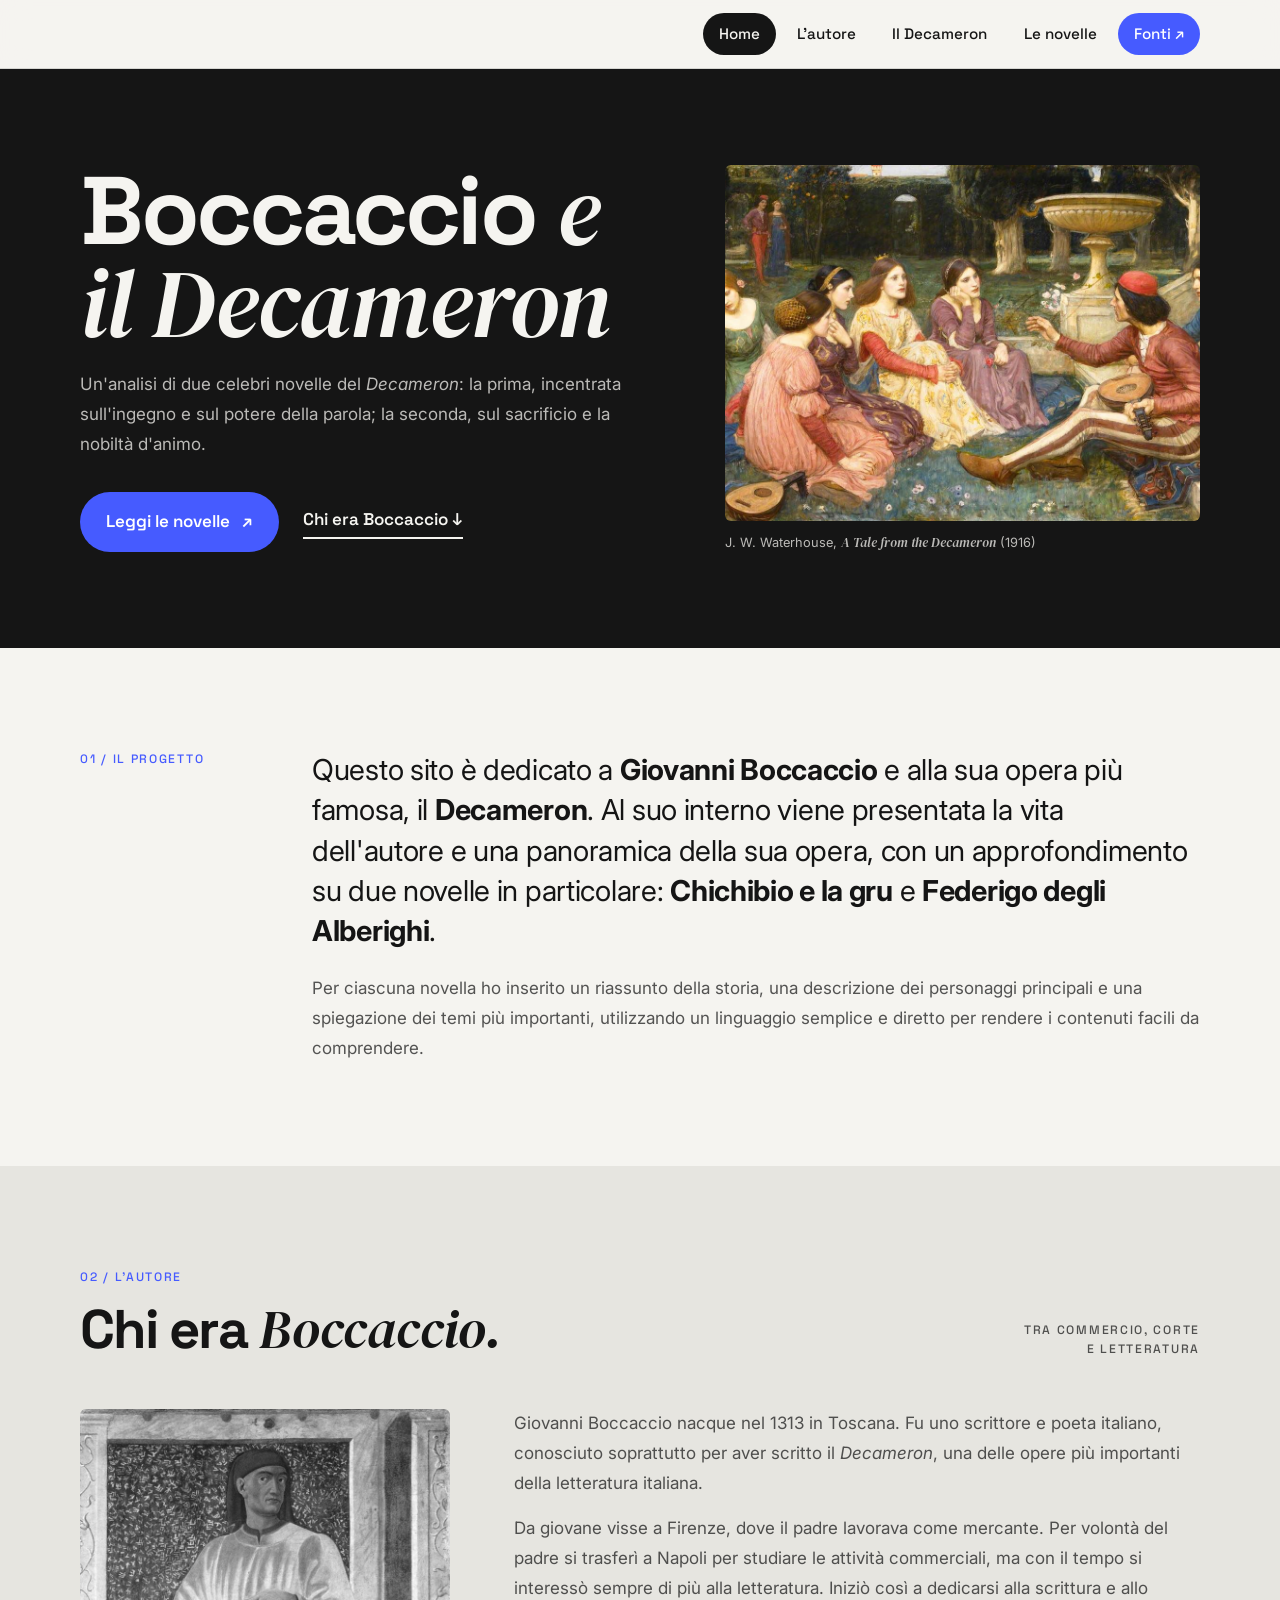
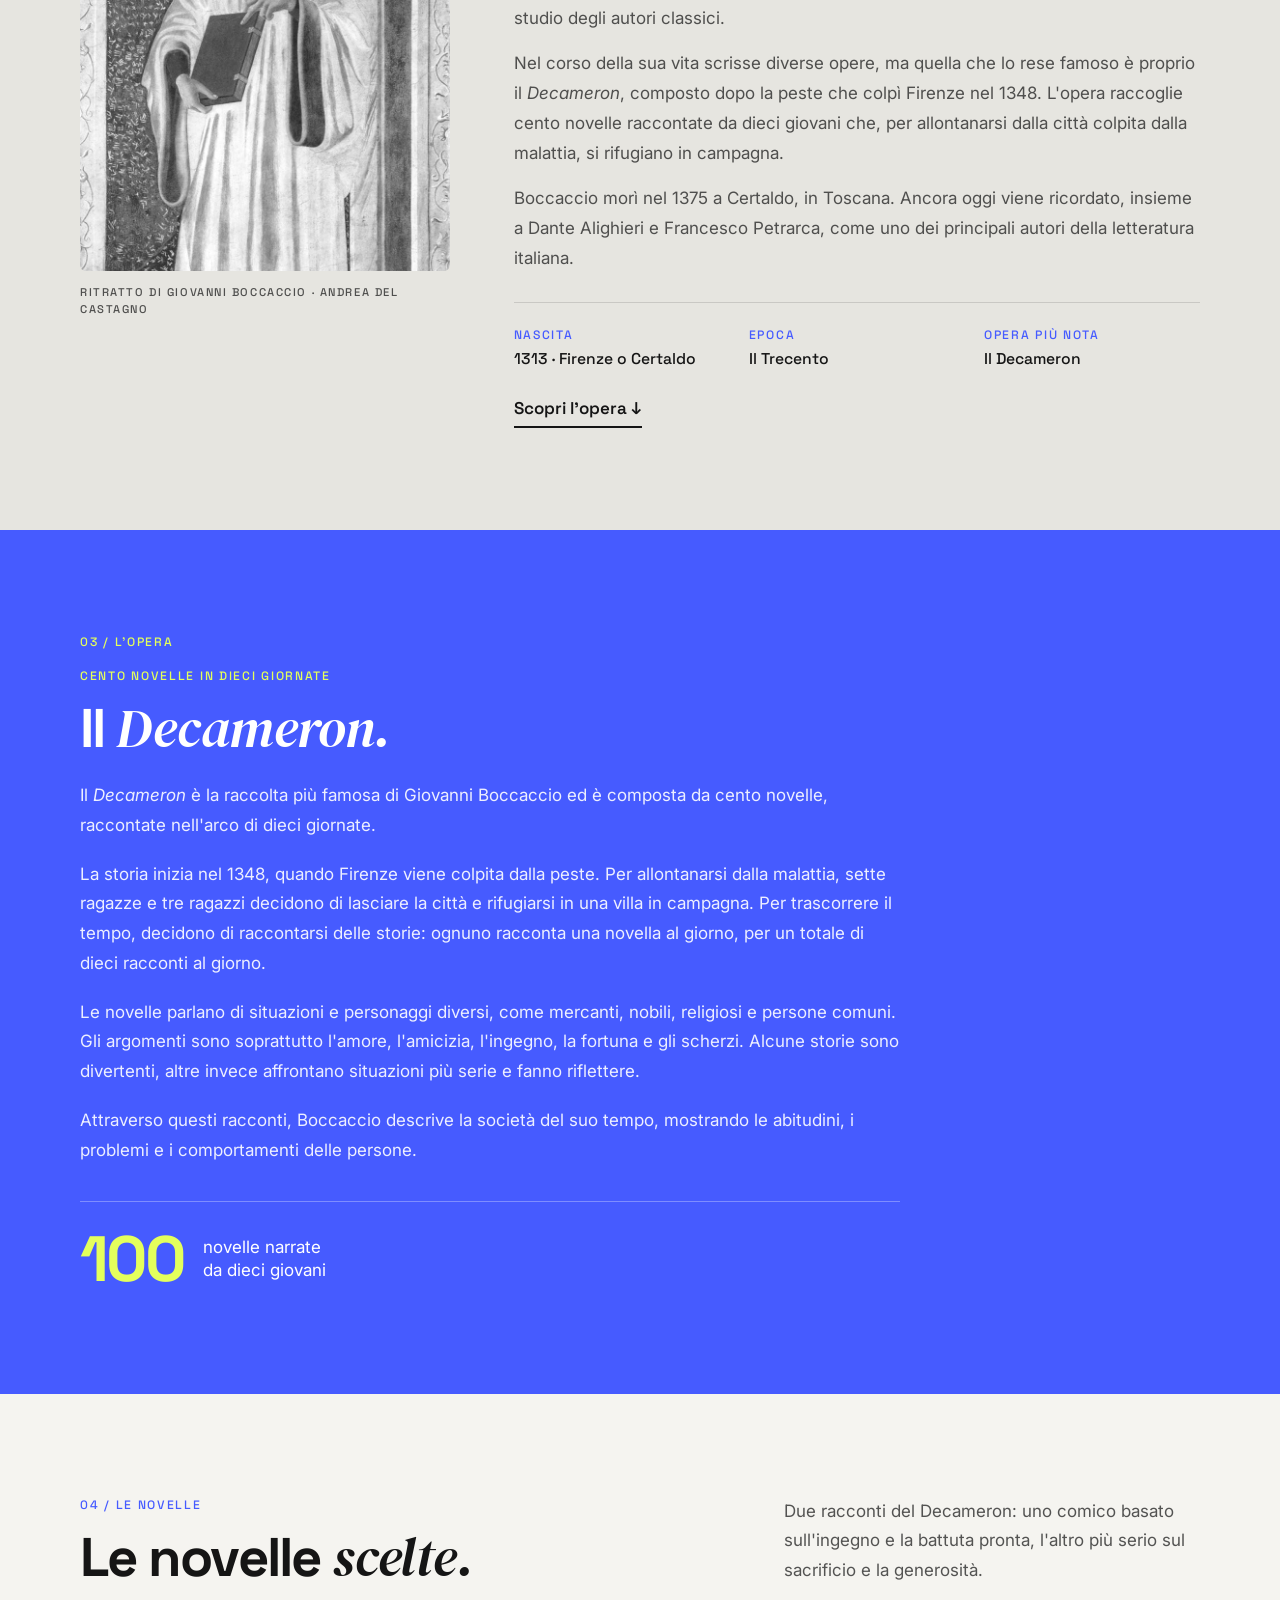
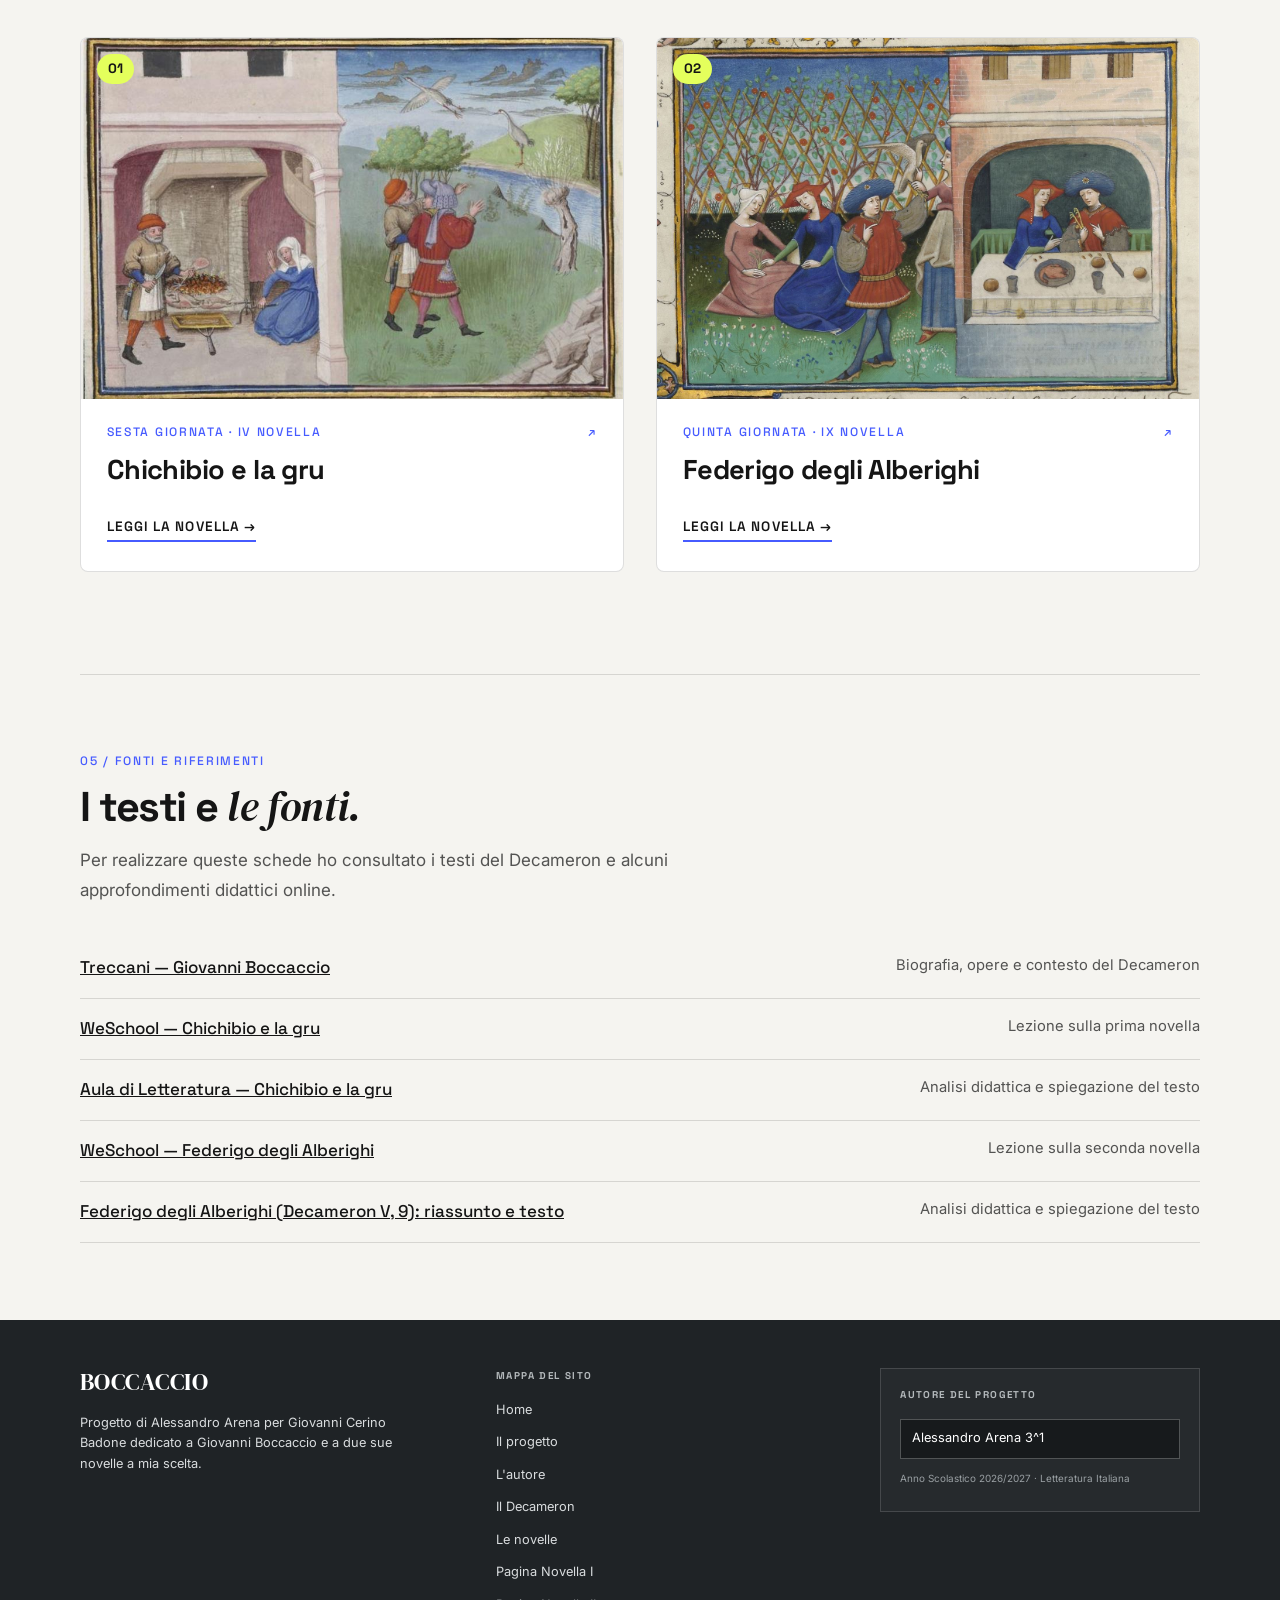
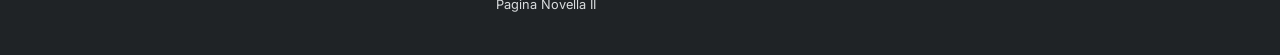
==== index.html @ d5857ba1 "Add files via upload" ====
﻿<!doctype html>
<html lang="it">
<head>
  <meta charset="utf-8">
  <meta name="viewport" content="width=device-width, initial-scale=1">
  <meta name="theme-color" content="#F5F4F0">
  <meta name="description" content="Due novelle del Decameron spiegate in modo semplice: Chichibio e la gru e Federigo degli Alberighi.">
  <title>Boccaccio — Due novelle del Decameron</title>
  <link rel="preconnect" href="https://fonts.googleapis.com">
  <link rel="preconnect" href="https://fonts.gstatic.com" crossorigin>
  <link href="https://fonts.googleapis.com/css2?family=Space+Grotesk:wght@500;700&family=Inter:wght@400;500;600&family=DM+Serif+Display:ital@0;1&display=swap" rel="stylesheet">
  <link rel="stylesheet" href="css/style.css">
</head>
<body id="top">
  <a class="skip-link" href="#contenuto">Salta al contenuto</a>
  <header class="site-header"><div class="nav-shell">
    
    <button class="menu-toggle" aria-label="Apri il menu" aria-expanded="false" aria-controls="primary-nav"><span></span><span></span></button>
    <nav class="primary-nav" id="primary-nav" aria-label="Navigazione principale"><a class="nav-link active" href="index.html">Home</a><a class="nav-link" href="#autore">L'autore</a><a class="nav-link" href="#decameron">Il Decameron</a><a class="nav-link" href="#novelle">Le novelle</a><a class="nav-cta" href="#fonti">Fonti <span aria-hidden="true">↗</span></a></nav>
  </div></header>

  <main id="contenuto">
    <section class="hero section-wrap">
      <div class="hero-copy reveal">
        <h1>Boccaccio <em>e il Decameron</em></h1>
        <p class="hero-description">Un'analisi di due celebri novelle del <em>Decameron</em>: la prima, incentrata sull'ingegno e sul potere della parola; la seconda, sul sacrificio e la nobiltà d'animo.</p>
        <div class="hero-actions"><a class="button button-dark" href="#novelle">Leggi le novelle <span aria-hidden="true">↗</span></a><a class="text-link" href="#autore">Chi era Boccaccio <span aria-hidden="true">↓</span></a></div>
      </div>
      <figure class="hero-art reveal"><img src="assets/images/waterhouse-decameron.jpg" alt="Dipinto di Waterhouse: i giovani del Decameron raccontano storie in un giardino" loading="eager"><figcaption>J. W. Waterhouse, <em>A Tale from the Decameron</em> (1916)</figcaption></figure>
    </section>

    <section class="intro-band" id="progetto"><div class="section-wrap intro-grid">
      <p class="section-index">01 / IL PROGETTO</p>
      <div class="intro-heading"><h2>Introduzione al<br><em>progetto.</em></h2></div>
      <div class="intro-text"><p>Questo sito è dedicato a <strong>Giovanni Boccaccio</strong> e alla sua opera più famosa, il <strong>Decameron</strong>. Al suo interno viene presentata la vita dell'autore e una panoramica della sua opera, con un approfondimento su due novelle in particolare: <strong>Chichibio e la gru</strong> e <strong>Federigo degli Alberighi</strong>.</p><p>Per ciascuna novella ho inserito un riassunto della storia, una descrizione dei personaggi principali e una spiegazione dei temi più importanti, utilizzando un linguaggio semplice e diretto per rendere i contenuti facili da comprendere.</p></div>
    </div></section>

    <section class="section-wrap author-section" id="autore">
      <div class="section-heading reveal"><div><p class="section-index">02 / L'AUTORE</p><h2>Chi era <em>Boccaccio.</em></h2></div><span class="heading-aside">TRA COMMERCIO, CORTE<br>E LETTERATURA</span></div>
      <div class="author-layout">
        <div class="author-visual reveal"><img src="assets/images/boccaccio-castagno.jpg" alt="Ritratto di Giovanni Boccaccio di Andrea del Castagno" loading="lazy"><p class="visual-side-label">Ritratto di Giovanni Boccaccio · Andrea del Castagno</p></div>
        <div class="author-content reveal"><p class="body-copy" style="margin-top:0">Giovanni Boccaccio nacque nel 1313 in Toscana. Fu uno scrittore e poeta italiano, conosciuto soprattutto per aver scritto il <em>Decameron</em>, una delle opere più importanti della letteratura italiana.</p>
          <p class="body-copy">Da giovane visse a Firenze, dove il padre lavorava come mercante. Per volontà del padre si trasferì a Napoli per studiare le attività commerciali, ma con il tempo si interessò sempre di più alla letteratura. Iniziò così a dedicarsi alla scrittura e allo studio degli autori classici.</p>
          <p class="body-copy">Nel corso della sua vita scrisse diverse opere, ma quella che lo rese famoso è proprio il <em>Decameron</em>, composto dopo la peste che colpì Firenze nel 1348. L'opera raccoglie cento novelle raccontate da dieci giovani che, per allontanarsi dalla città colpita dalla malattia, si rifugiano in campagna.</p>
          <p class="body-copy">Boccaccio morì nel 1375 a Certaldo, in Toscana. Ancora oggi viene ricordato, insieme a Dante Alighieri e Francesco Petrarca, come uno dei principali autori della letteratura italiana.</p>
          <div class="author-facts"><div><span class="fact-label">NASCITA</span><strong>1313 · Firenze o Certaldo</strong></div><div><span class="fact-label">EPOCA</span><strong>Il Trecento</strong></div><div><span class="fact-label">OPERA PIÙ NOTA</span><strong>Il Decameron</strong></div></div>
          <a class="text-link dark-link" href="#decameron">Scopri l'opera <span aria-hidden="true">↓</span></a>
        </div>
      </div>
    </section>

    <section class="decameron-section" id="decameron"><div class="section-wrap decameron-grid">
      <div class="decameron-copy reveal"><p class="section-index light-index">03 / L'OPERA</p><p class="overline">CENTO NOVELLE IN DIECI GIORNATE</p><h2>Il <em>Decameron.</em></h2>
        <p class="decameron-lead">Il <em>Decameron</em> è la raccolta più famosa di Giovanni Boccaccio ed è composta da cento novelle, raccontate nell'arco di dieci giornate.</p>
        <p class="decameron-lead">La storia inizia nel 1348, quando Firenze viene colpita dalla peste. Per allontanarsi dalla malattia, sette ragazze e tre ragazzi decidono di lasciare la città e rifugiarsi in una villa in campagna. Per trascorrere il tempo, decidono di raccontarsi delle storie: ognuno racconta una novella al giorno, per un totale di dieci racconti al giorno.</p>
        <p class="decameron-lead">Le novelle parlano di situazioni e personaggi diversi, come mercanti, nobili, religiosi e persone comuni. Gli argomenti sono soprattutto l'amore, l'amicizia, l'ingegno, la fortuna e gli scherzi. Alcune storie sono divertenti, altre invece affrontano situazioni più serie e fanno riflettere.</p>
        <p class="decameron-lead">Attraverso questi racconti, Boccaccio descrive la società del suo tempo, mostrando le abitudini, i problemi e i comportamenti delle persone.</p>
        <div class="decameron-note"><span class="note-number">100</span><span>novelle narrate<br>da dieci giovani</span></div>
      </div>
    </div></section>

    <section class="section-wrap stories-section" id="novelle">
      <div class="section-heading reveal"><div><p class="section-index">04 / LE NOVELLE</p><h2>Le novelle <em>scelte.</em></h2></div><p class="heading-description">Due racconti del Decameron: uno comico basato sull'ingegno e la battuta pronta, l'altro più serio sul sacrificio e la generosità.</p></div>
      <div class="story-grid">
        <article class="story-card reveal"><a class="story-link" href="novella-1.html" aria-label="Apri Chichibio e la gru"><div class="story-art story-art-one"><img src="assets/images/chichibio-miniatura.jpg" alt="Miniatura medievale con Chichibio e le gru" loading="lazy"><span class="story-art-number">01</span></div><div class="story-info"><div class="story-meta"><span>SESTA GIORNATA · IV NOVELLA</span><span>↗</span></div><h3>Chichibio e la gru</h3><span class="story-read">LEGGI LA NOVELLA <span>→</span></span></div></a></article>
        <article class="story-card reveal"><a class="story-link" href="novella-2.html" aria-label="Apri Federigo degli Alberighi"><div class="story-art story-art-two"><img src="assets/images/federigo-miniatura.jpg" alt="Miniatura quattrocentesca dedicata alla storia di Federigo degli Alberighi" loading="lazy"><span class="story-art-number">02</span></div><div class="story-info"><div class="story-meta"><span>QUINTA GIORNATA · IX NOVELLA</span><span>↗</span></div><h3>Federigo degli Alberighi</h3><span class="story-read">LEGGI LA NOVELLA <span>→</span></span></div></a></article>
      </div>
    </section>

    <section class="sources-section section-wrap" id="fonti"><div class="sources-heading"><p class="section-index">05 / FONTI E RIFERIMENTI</p><h2>I testi e <em>le fonti.</em></h2><p class="body-copy">Per realizzare queste schede ho consultato i testi del Decameron e alcuni approfondimenti didattici online.</p></div>
      <ul class="source-list">
        <li><a href="https://www.treccani.it/enciclopedia/giovanni-boccaccio_(Enciclopedia-dei-ragazzi)/" target="_blank" rel="noopener">Treccani — Giovanni Boccaccio</a><span>Biografia, opere e contesto del Decameron</span></li>
        <li><a href="https://library.weschool.com/lezione/chichibio-boccaccio-decameron-4648.html" target="_blank" rel="noopener">WeSchool — Chichibio e la gru</a><span>Lezione sulla prima novella</span></li>
        <li><a href="https://www.auladiletteratura.it/decameron/giornata/54/" target="_blank" rel="noopener">Aula di Letteratura — Chichibio e la gru</a><span>Analisi didattica e spiegazione del testo</span></li>
        <li><a href="https://library.weschool.com/lezione/decameron-federigo-degli-alberighi-analisi-4652.html" target="_blank" rel="noopener">WeSchool — Federigo degli Alberighi</a><span>Lezione sulla seconda novella</span></li>
        <li><a href="https://www.auladiletteratura.it/decameron/giornata/49/" target="_blank" rel="noopener">Federigo degli Alberighi (Decameron V, 9): riassunto e testo</a><span>Analisi didattica e spiegazione del testo</span></li>
      </ul>
    </section>
  </main>

  <footer class="site-footer"><div class="section-wrap footer-grid"><div class="footer-col"><p class="footer-logo">BOCCACCIO</p><p class="footer-desc">Progetto di Alessandro Arena per Giovanni Cerino Badone dedicato a Giovanni Boccaccio e a due sue novelle a mia scelta.</p></div><nav class="footer-col" aria-label="Mappa del sito"><p class="footer-title">MAPPA DEL SITO</p><ul class="footer-links"><li><a href="index.html">Home</a></li><li><a href="index.html#progetto">Il progetto</a></li><li><a href="index.html#autore">L'autore</a></li><li><a href="index.html#decameron">Il Decameron</a></li><li><a href="index.html#novelle">Le novelle</a></li><li><a href="novella-1.html">Pagina Novella I</a></li><li><a href="novella-2.html">Pagina Novella II</a></li></ul></nav><div class="footer-box"><p class="footer-title">AUTORE DEL PROGETTO</p><p class="footer-author">Alessandro Arena 3^1</p><p class="footer-meta">Anno Scolastico 2026/2027 · Letteratura Italiana</p></div></div></footer>
  <script src="js/script.js"></script>
</body>
</html>
---- css/style.css ----
﻿/* Boccaccio — versione semplice, stile editoriale (nero / carta / blu) */
:root{
  --ink:#151515; --paper:#F5F4F0; --blue:#465BFF; --grey:#E6E5E0; --lime:#E4FF5C;
  --ink-70:rgba(21,21,21,.72); --line:rgba(21,21,21,.14); --paper-70:rgba(245,244,240,.74);
  --display:"Space Grotesk","Helvetica Neue",Arial,sans-serif;
  --text:"Inter",system-ui,-apple-system,"Segoe UI",Arial,sans-serif;
  --serif:"DM Serif Display",Georgia,serif;
  --max:1120px; --pad:clamp(1.25rem,4vw,2.5rem);
}
*,*::before,*::after{box-sizing:border-box}
html{scroll-behavior:smooth;scroll-padding-top:80px}
body{margin:0;background:var(--paper);color:var(--ink);font-family:var(--text);font-size:1.0625rem;line-height:1.75;-webkit-font-smoothing:antialiased;overflow-x:hidden}
img{display:block;max-width:100%;height:auto}
a{color:inherit}
h1,h2,h3,p,ul,figure{margin:0}
ul{padding:0;list-style:none}
:focus-visible{outline:3px solid var(--blue);outline-offset:3px}
::selection{background:var(--blue);color:#fff}
.section-wrap{width:min(var(--max),100% - 2*var(--pad));margin-inline:auto}
.skip-link{position:absolute;left:1rem;top:-4rem;z-index:300;background:var(--ink);color:var(--paper);padding:.7rem 1.1rem;border-radius:999px}
.skip-link:focus{top:1rem}

/* Titoli */
h1,h2,h3{font-family:var(--display);font-weight:700;letter-spacing:-.035em;line-height:1.02}
h1{font-size:clamp(3rem,8vw,6rem);line-height:.95}
h2{font-size:clamp(2.1rem,4.6vw,3.4rem)}
h3{font-size:1.35rem;letter-spacing:-.02em;line-height:1.15}
h1 em,h2 em{font-family:var(--serif);font-style:italic;font-weight:400;letter-spacing:-.01em}
.section-index,.overline,.eyebrow,.fact-label,.heading-aside,.section-side-note,.story-meta,.next-label,.personal-signature,.visual-side-label,.hero-meta{
  font-family:var(--display);font-size:.76rem;font-weight:500;letter-spacing:.14em;text-transform:uppercase;line-height:1.5}
.section-index{color:var(--blue);margin-bottom:1rem}
.eyebrow{display:flex;align-items:center;gap:.7rem;color:var(--blue)}
.eyebrow-line{width:1.8rem;height:2px;background:currentColor}
.overline{color:var(--ink-70);margin-bottom:1rem}
.body-copy{margin-top:1.1rem;color:var(--ink-70)}
.large-lead{font-size:clamp(1.3rem,2.2vw,1.7rem);line-height:1.4;letter-spacing:-.01em;margin-bottom:1.4rem}

/* Header */
.site-header{position:sticky;top:0;z-index:100;background:rgba(245,244,240,.92);backdrop-filter:blur(14px);border-bottom:1px solid var(--line)}
.nav-shell{width:min(var(--max),100% - 2*var(--pad));height:68px;margin:auto;display:flex;align-items:center;justify-content:flex-end;gap:1.5rem}
.brand{display:inline-flex;align-items:center;gap:.65rem;text-decoration:none;font-family:var(--display);font-weight:700;font-size:1.15rem;letter-spacing:-.03em}
.brand-mark{display:grid;place-items:center;width:2.1rem;height:2.1rem;border-radius:50%;background:var(--blue);color:#fff;font:italic 1.3rem/1 var(--serif);padding-bottom:.1rem}
.brand-name{display:block}
.primary-nav{display:flex;align-items:center;gap:.3rem}
.nav-link,.nav-cta{font-family:var(--display);font-weight:500;font-size:.95rem;text-decoration:none;padding:.5rem 1rem;border-radius:999px;transition:background .2s,color .2s}
.nav-link:hover{background:var(--line)}
.nav-link.active{background:var(--ink);color:var(--paper)}
.nav-cta{background:var(--blue);color:#fff}
.nav-cta:hover{background:var(--ink)}
.menu-toggle{display:none;position:relative;width:2.8rem;height:2.8rem;border-radius:50%;border:1px solid var(--ink);background:transparent;cursor:pointer}
.menu-toggle span{position:absolute;left:50%;width:1.1rem;height:2px;background:var(--ink);transform:translateX(-50%)}
.menu-toggle span:first-child{top:calc(50% - 5px)}.menu-toggle span:last-child{top:calc(50% + 3px)}

/* Bottoni */
.button{display:inline-flex;align-items:center;gap:.8rem;padding:.95rem 1.6rem;border-radius:999px;font-family:var(--display);font-weight:600;text-decoration:none;background:var(--blue);color:#fff;transition:transform .2s,background .2s}
.button:hover{transform:translateY(-2px);background:var(--ink)}
.button-dark{background:var(--ink)}.button-dark:hover{background:var(--blue)}
.text-link{font-family:var(--display);font-weight:600;text-decoration:none;border-bottom:2px solid currentColor;padding-bottom:.15rem}
.text-link:hover{color:var(--blue)}
.dark-link{display:inline-block;margin-top:1.5rem}

/* Hero (scuro) */
.hero{background:var(--ink);color:var(--paper);max-width:none;width:100%;padding:clamp(3.5rem,8vw,6rem) max(var(--pad),calc((100% - var(--max))/2)) clamp(3.5rem,8vw,6rem);display:grid;grid-template-columns:1.1fr .9fr;gap:clamp(2rem,5vw,4rem);align-items:center}
.hero-kicker{margin:1.5rem 0 .8rem;color:var(--lime);font-family:var(--display);font-weight:500}
.hero h1{margin-bottom:1.3rem}
.hero h1 em{}
.hero-description{max-width:34rem;color:var(--paper-70)}
.hero-actions{display:flex;align-items:center;flex-wrap:wrap;gap:1.5rem;margin-top:2rem}
.hero .button-dark{background:var(--blue)}.hero .button-dark:hover{background:var(--paper);color:var(--ink)}
.hero .text-link:hover{color:var(--lime)}
.hero .eyebrow{color:var(--lime)}
.hero-meta{display:flex;align-items:center;gap:.6rem;margin-top:2.5rem;color:var(--paper-70)}
.meta-dot{width:.5rem;height:.5rem;border-radius:50%;background:var(--lime)}
.hero-art img{width:100%;aspect-ratio:4/3;object-fit:cover;border-radius:6px}
.hero-art figcaption,.detail-art figcaption{margin-top:.7rem;font-size:.8rem;line-height:1.5;color:var(--paper-70)}
.hero-art figcaption em{font-family:var(--serif)}

/* Introduzione */
.intro-band{padding:clamp(4rem,8vw,6.5rem) 0}
.intro-grid{display:grid;grid-template-columns:200px 1fr;gap:2rem}
.intro-heading{display:none}
.intro-text p:first-child{font-size:clamp(1.3rem,2.3vw,1.8rem);line-height:1.4;letter-spacing:-.01em}
.intro-text p+p{margin-top:1.4rem;color:var(--ink-70)}
.intro-text em{font-family:var(--serif);color:var(--blue)}

/* Autore (grigio) */
.author-section{width:100%;max-width:none;background:var(--grey);padding:clamp(4rem,8vw,6.5rem) max(var(--pad),calc((100% - var(--max))/2))}
.section-heading{display:flex;justify-content:space-between;align-items:end;flex-wrap:wrap;gap:1.5rem;margin-bottom:clamp(2rem,4vw,3.5rem)}
.heading-aside{color:var(--ink-70);text-align:right}
.heading-description{max-width:26rem;color:var(--ink-70)}
.author-layout{display:grid;grid-template-columns:.7fr 1.3fr;gap:clamp(2rem,5vw,4rem);align-items:start}
.author-visual img{width:100%;aspect-ratio:4/5;object-fit:cover;object-position:top;border-radius:6px;filter:grayscale(1) contrast(1.05)}
.visual-side-label{margin-top:.8rem;color:var(--ink-70);font-size:.7rem}
.author-content .body-copy{margin-top:0;margin-bottom:1rem}
.author-facts{display:grid;grid-template-columns:repeat(3,1fr);gap:1.2rem;margin-top:1.8rem;padding-top:1.4rem;border-top:1px solid var(--line)}
.author-facts div{display:grid;gap:.3rem}
.fact-label{color:var(--blue)}
.author-facts strong{font-family:var(--display);font-weight:500;line-height:1.35;font-size:.98rem}

/* Decameron (blu) */
.decameron-section{background:var(--blue);color:#fff;padding:clamp(4rem,8vw,6.5rem) 0}
.decameron-grid{display:block;max-width:820px;margin-left:max(var(--pad),calc((100% - var(--max))/2))}
.decameron-section .section-index,.decameron-section .overline{color:var(--lime)}
.decameron-section h2{margin-bottom:1.5rem}
.decameron-section h2 em{}
.decameron-lead{color:rgba(255,255,255,.9)}
.decameron-lead+.decameron-lead{margin-top:1.2rem}
.decameron-note{display:flex;align-items:center;gap:1.2rem;margin-top:2.2rem;padding-top:1.6rem;border-top:1px solid rgba(255,255,255,.3);line-height:1.4}
.note-number{font-family:var(--display);font-weight:700;font-size:4rem;line-height:1;letter-spacing:-.04em;color:var(--lime)}

/* Novelle */
.stories-section{padding:clamp(4rem,8vw,6.5rem) 0}
.story-grid{display:grid;grid-template-columns:1fr 1fr;gap:clamp(1.2rem,3vw,2rem)}
.story-card{background:#fff;border-radius:8px;overflow:hidden;border:1px solid var(--line);transition:transform .25s,box-shadow .25s}
.story-card:hover{transform:translateY(-4px);box-shadow:0 14px 30px rgba(21,21,21,.1)}
.story-link{display:block;text-decoration:none}
.story-art{position:relative;aspect-ratio:3/2;overflow:hidden;background:var(--grey)}
.story-art img{width:100%;height:100%;object-fit:cover}
.story-art-number{position:absolute;left:1rem;top:1rem;background:var(--lime);color:var(--ink);font-family:var(--display);font-weight:700;font-size:.85rem;padding:.2rem .7rem;border-radius:999px}
.story-info{padding:1.5rem 1.6rem 1.8rem}
.story-meta{display:flex;justify-content:space-between;color:var(--blue);margin-bottom:.8rem}
.story-info h3{font-size:1.7rem;margin-bottom:.7rem}
.story-info p{color:var(--ink-70);font-size:.98rem}
.story-read{display:inline-block;margin-top:1.1rem;font-family:var(--display);font-weight:600;font-size:.85rem;letter-spacing:.08em;border-bottom:2px solid var(--blue);padding-bottom:.1rem}

/* Fonti */
.sources-section{padding:clamp(3rem,6vw,5rem) 0;border-top:1px solid var(--line)}
.sources-heading{max-width:40rem;margin-bottom:2rem}
.sources-heading h2{font-size:clamp(1.8rem,3.6vw,2.6rem)}
.source-list li{display:flex;justify-content:space-between;gap:1.5rem;flex-wrap:wrap;padding:.95rem 0;border-bottom:1px solid var(--line)}
.source-list a{font-family:var(--display);font-weight:500}
.source-list a:hover{color:var(--blue)}
.source-list span{color:var(--ink-70);font-size:.92rem}
.source-method{margin-top:1.5rem;color:var(--ink-70);font-size:.9rem}


/* Pagine novella */
.breadcrumb{display:flex;gap:.6rem;flex-wrap:wrap;padding-block:1.2rem;font-size:.85rem;color:var(--ink-70)}
.breadcrumb a{text-decoration:none}.breadcrumb a:hover{color:var(--blue)}
.detail-hero{display:grid;grid-template-columns:1.05fr .95fr;gap:clamp(2rem,5vw,4rem);align-items:center;padding-block:1.5rem clamp(3rem,6vw,5rem)}
.detail-copy .section-index{margin-bottom:.6rem}
.detail-copy h1{margin:.4rem 0 1.3rem;font-size:clamp(2.8rem,6.5vw,5rem)}
.detail-copy .hero-description{color:var(--ink-70);max-width:32rem}
.detail-tags{display:flex;flex-wrap:wrap;gap:.5rem;margin-top:1.5rem}
.detail-tags span{font-family:var(--display);font-size:.82rem;font-weight:500;padding:.35rem .9rem;border-radius:999px;border:1px solid var(--ink)}
.detail-art img{width:100%;aspect-ratio:4/3;object-fit:cover;border-radius:6px}
.detail-art figcaption{color:var(--ink-70)}

.detail-overview{background:var(--grey);padding:clamp(3rem,6vw,5rem) 0}
.detail-overview-grid{display:grid;grid-template-columns:200px 1fr;gap:2rem}
.detail-overview h2{margin-bottom:.5rem}
.overview-facts{display:grid;grid-template-columns:repeat(3,1fr);gap:1.2rem;margin-top:2rem;padding-top:1.4rem;border-top:1px solid var(--line)}
.overview-facts div{display:grid;gap:.3rem}
.overview-facts span{font-family:var(--display);font-size:.72rem;letter-spacing:.14em;color:var(--blue);font-weight:500}
.overview-facts strong{font-family:var(--display);font-weight:500;line-height:1.35}

.detail-section{padding:clamp(3rem,6vw,5rem) 0}
.detail-section.section-wrap{padding-block:clamp(3rem,6vw,5rem)}
.detail-section-label{display:flex;flex-direction:column;gap:.5rem}
.detail-section.section-wrap{display:grid;grid-template-columns:200px 1fr;gap:2rem}
.section-side-note{color:var(--ink-70)}
.detail-section-content h2{margin-bottom:1.5rem}
.story-text p{max-width:42rem}
.story-text p+p{margin-top:1.2rem}
.quote-box{margin:2.2rem 0;padding:1.6rem 1.8rem;background:var(--ink);color:var(--paper);border-radius:8px;max-width:42rem}
.quote-box p{font-family:var(--serif);font-size:1.5rem;line-height:1.3}
.quote-box span{display:block;margin-top:.8rem;font-size:.85rem;color:var(--lime)}
.editorial-note{max-width:42rem;padding-left:1.2rem;border-left:3px solid var(--blue)}
.detail-section-tint{background:var(--grey)}
.split-detail{display:grid;grid-template-columns:.8fr 1.2fr;gap:clamp(2rem,5vw,4rem)}
.character-list{display:grid;gap:1rem}
.character-card{display:flex;gap:1.2rem;padding:1.3rem 1.5rem;background:#fff;border-radius:8px}
.character-number,.theme-grid article>span{font-family:var(--display);font-weight:700;color:var(--blue);font-size:.9rem}
.character-card h3{margin-bottom:.35rem}
.character-card p{color:var(--ink-70);font-size:.98rem}
.detail-section-content .body-copy{max-width:42rem}
.theme-grid{display:grid;grid-template-columns:1fr 1fr;gap:1rem;margin-top:2rem}
.theme-grid article{padding:1.3rem 1.5rem;background:#fff;border:1px solid var(--line);border-radius:8px}
.theme-grid strong{display:block;font-family:var(--display);font-size:1.15rem;margin:.3rem 0 .4rem;letter-spacing:-.02em}
.theme-grid p{color:var(--ink-70);font-size:.96rem}

.personal-section{background:var(--blue);color:#fff;padding:clamp(3.5rem,7vw,5.5rem) 0}
.personal-grid{display:grid;grid-template-columns:.8fr 1.2fr;gap:clamp(2rem,5vw,4rem)}
.personal-section .section-index,.personal-signature{color:var(--lime)}
.personal-section h2 em{}
.personal-grid p+p{margin-top:1.1rem}
.personal-signature{display:block;margin-top:1.8rem}

.next-story{display:flex;justify-content:space-between;align-items:center;flex-wrap:wrap;gap:1.5rem;padding-block:3rem}
.next-link{text-decoration:none;display:grid;gap:.4rem}
.next-label{color:var(--blue)}
.next-title{font-family:var(--display);font-weight:700;font-size:clamp(1.8rem,4vw,2.8rem);letter-spacing:-.035em;line-height:1.05}
.next-link:hover .next-title{color:var(--blue)}
.back-link{font-family:var(--display);font-weight:600;text-decoration:none;border-bottom:2px solid currentColor}

/* Animazioni leggere */
.js-ready .reveal{opacity:0;transform:translateY(12px);transition:opacity .6s ease,transform .6s ease}
.js-ready .reveal.is-visible{opacity:1;transform:none}

/* Responsive */
@media(max-width:860px){
  .menu-toggle{display:block}
  .primary-nav{position:absolute;top:68px;left:0;right:0;display:none;flex-direction:column;align-items:stretch;gap:.2rem;padding:1rem var(--pad) 1.4rem;background:var(--paper);border-bottom:1px solid var(--line)}
  .primary-nav.is-open{display:flex}
  .nav-link,.nav-cta{padding:.8rem 1rem}
  .hero,.author-layout,.detail-hero,.split-detail,.personal-grid,.intro-grid,.detail-overview-grid,.detail-section.section-wrap,.story-grid,.theme-grid{grid-template-columns:1fr}
  .author-visual{max-width:320px}
  .heading-aside{text-align:left}
  .overview-facts,.author-facts{grid-template-columns:1fr}
  .intro-grid,.detail-overview-grid,.detail-section.section-wrap{gap:.8rem}
  .brand-name{display:block}
}
@media(prefers-reduced-motion:reduce){html{scroll-behavior:auto}.js-ready .reveal{opacity:1;transform:none;transition:none}}
/* Footer */
.site-footer{background:#1f2326;color:#d9dcde;font-family:var(--text);font-size:.8rem;line-height:1.6}
.footer-grid{display:grid;grid-template-columns:1.1fr 1fr 1fr;gap:clamp(2rem,5vw,4rem);padding-block:3rem 2.5rem;align-items:start}
.footer-logo{font-family:var(--serif);font-size:1.5rem;letter-spacing:.02em;color:#fff;margin-bottom:1rem;line-height:1.2}
.footer-desc{max-width:21rem;color:#d9dcde}
.footer-title{font-family:var(--display);font-size:.62rem;font-weight:700;letter-spacing:.14em;color:#b5babd;margin-bottom:1rem;text-transform:uppercase}
.footer-links{list-style:none;margin:0;padding:0;display:grid;gap:.75rem}
.footer-links a{text-decoration:none;color:#d9dcde}.footer-links a:hover{color:#fff;text-decoration:underline}
.footer-box{border:1px solid rgba(255,255,255,.14);background:rgba(255,255,255,.03);padding:1.1rem 1.2rem 1.4rem;min-height:9rem}
.footer-author{border:1px solid rgba(255,255,255,.25);background:#171a1c;color:#fff;padding:.55rem .7rem;font-size:.8rem}
.footer-meta{margin-top:.8rem;font-size:.62rem;color:#9aa0a4}
.footer-bottom{display:flex;justify-content:space-between;gap:1rem;flex-wrap:wrap;padding-block:1.3rem;border-top:1px solid rgba(255,255,255,.1);font-size:.7rem;color:#b5babd}
@media(max-width:820px){.footer-grid{grid-template-columns:1fr}}
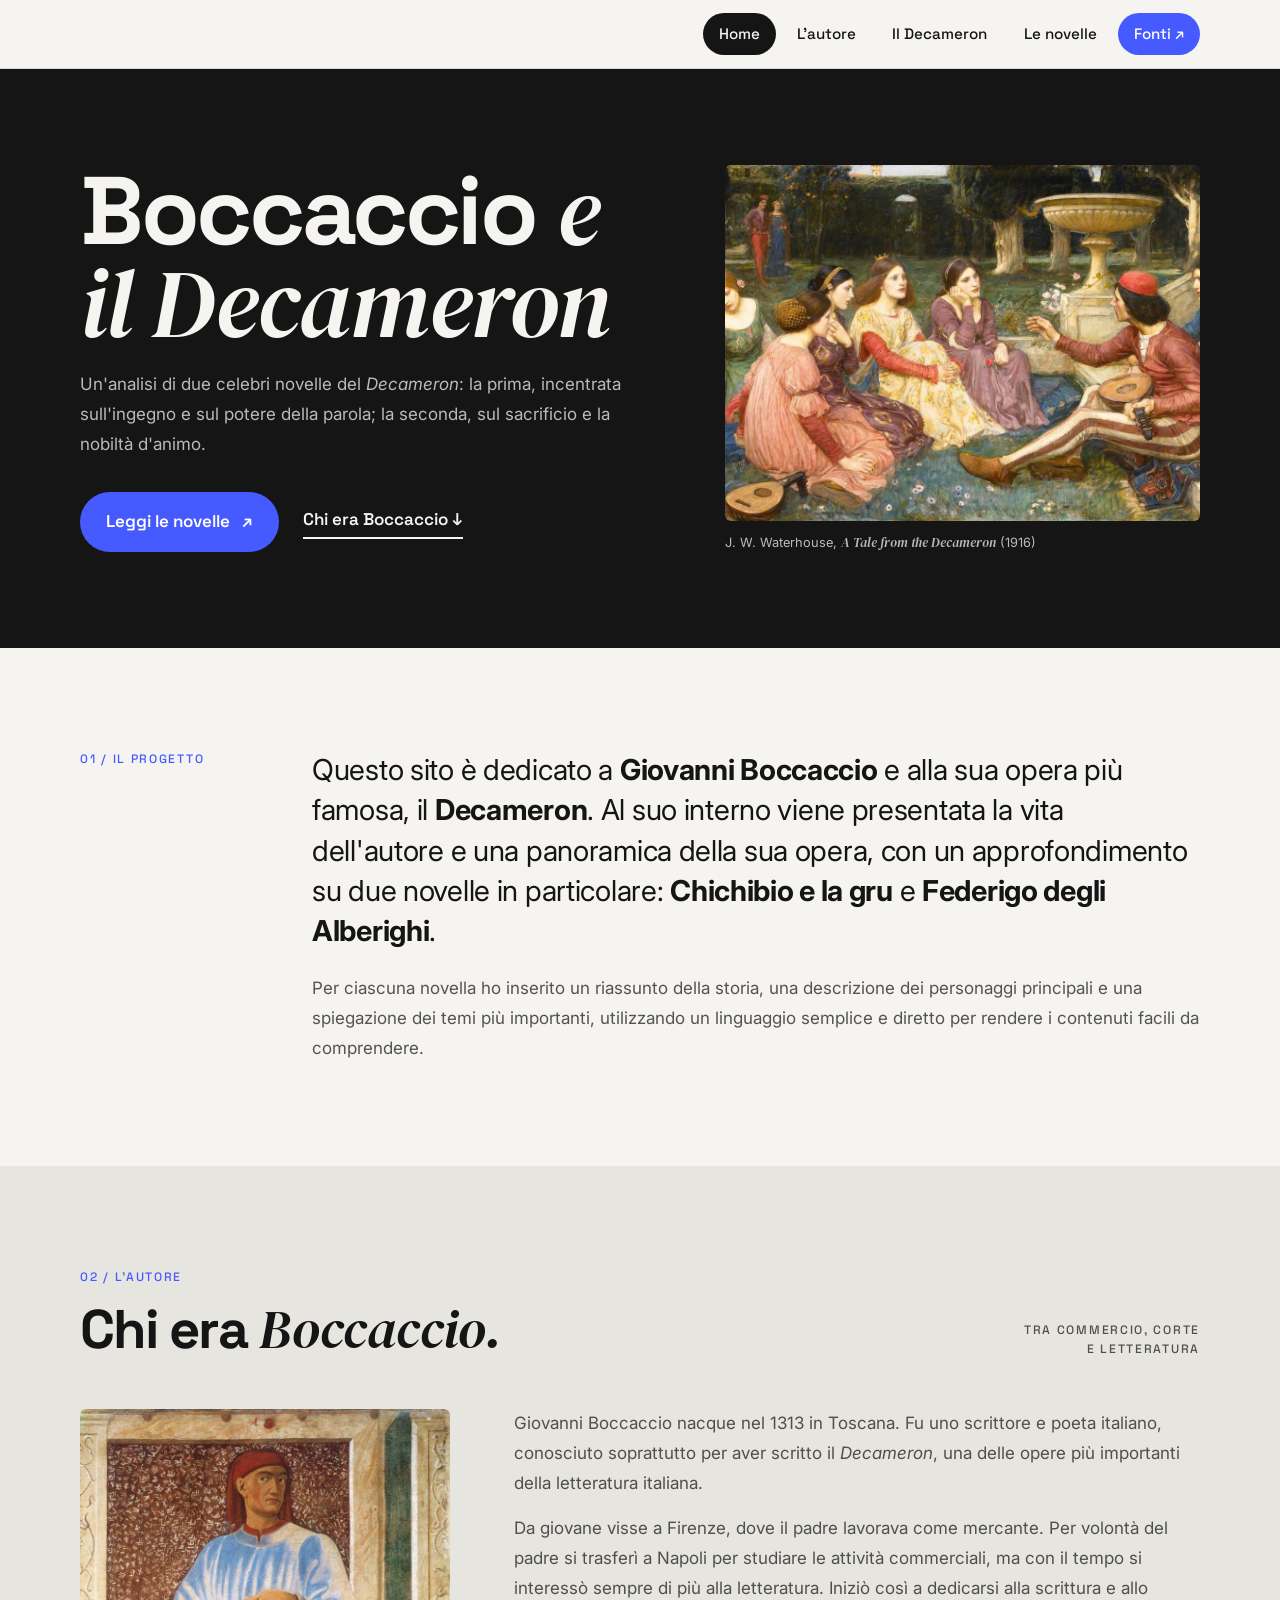
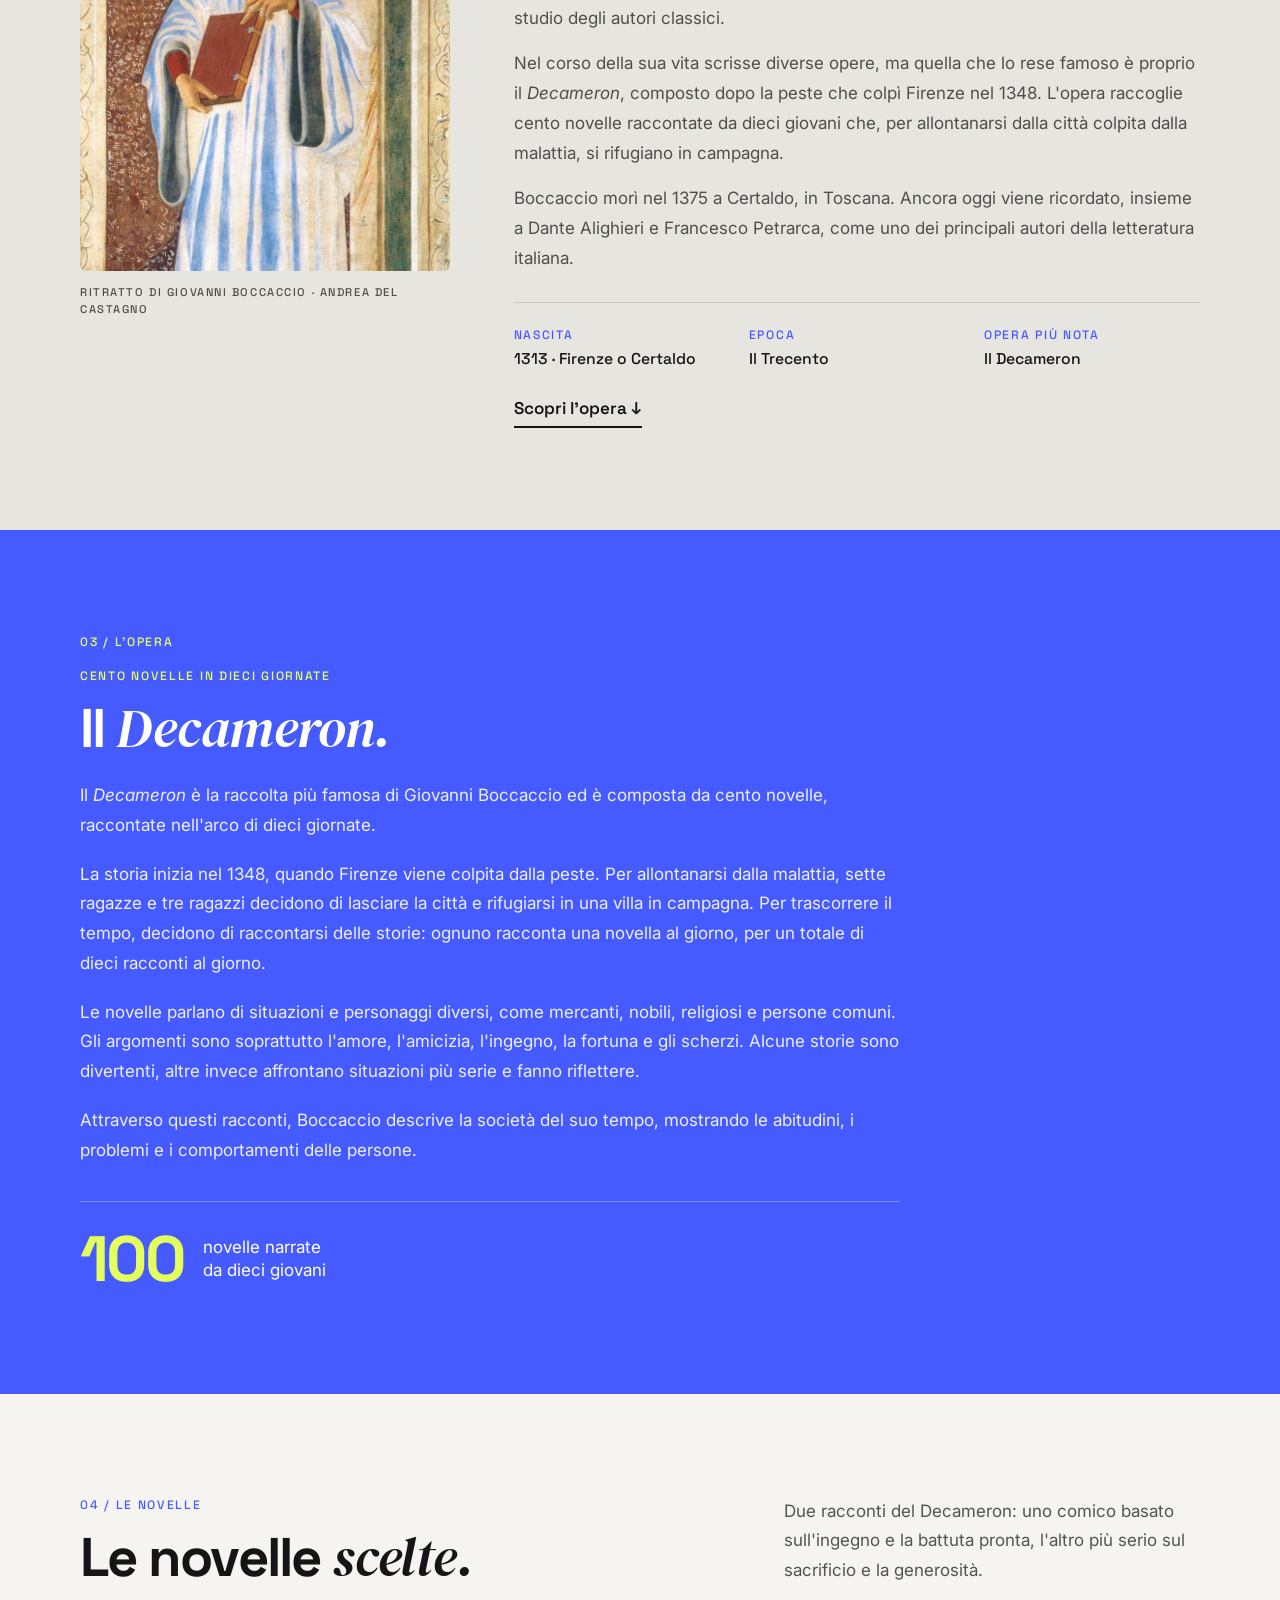
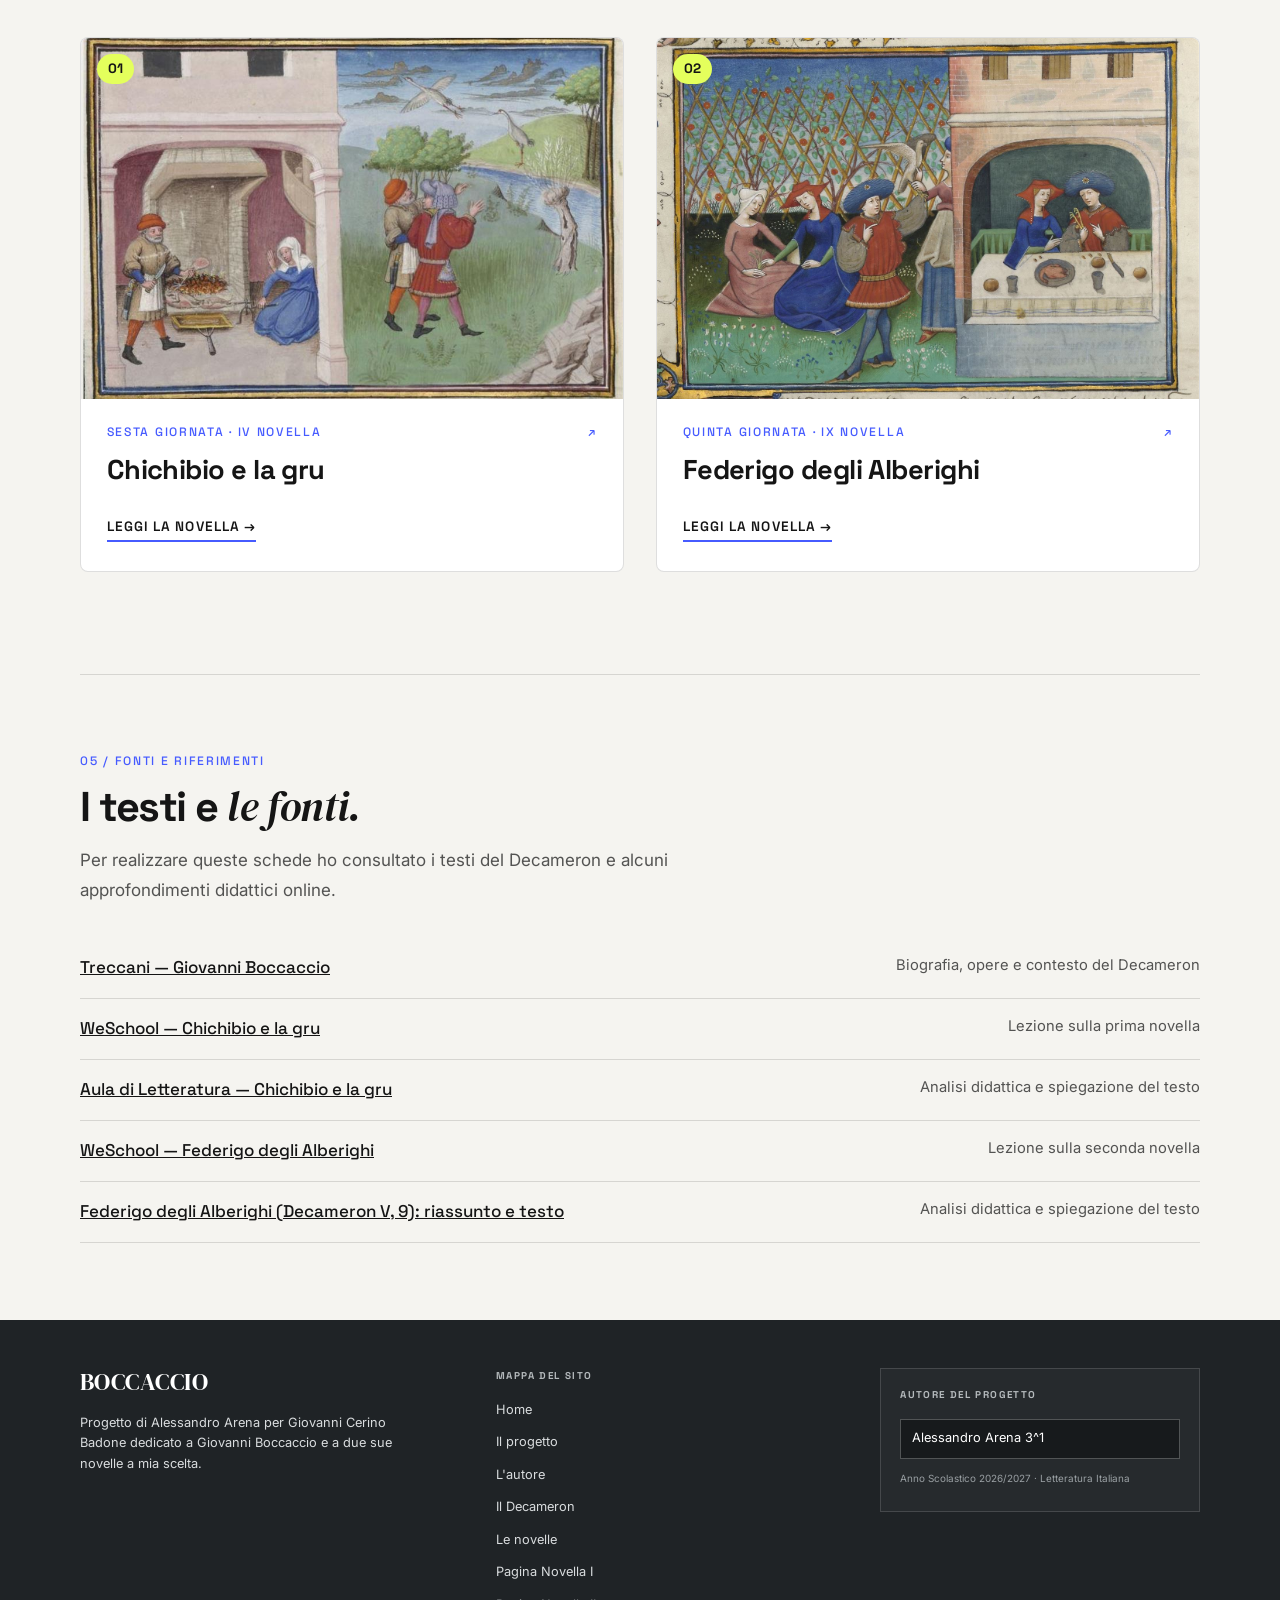
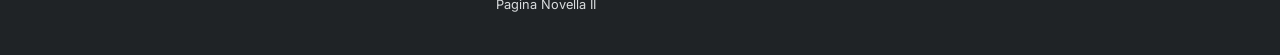
==== commit e14532ae: "Add files via upload" ====
--- a/index.html
+++ b/index.html
@@ -3,82 +3,175 @@
 <head>
   <meta charset="utf-8">
   <meta name="viewport" content="width=device-width, initial-scale=1">
-  <meta name="theme-color" content="#F5F4F0">
-  <meta name="description" content="Due novelle del Decameron spiegate in modo semplice: Chichibio e la gru e Federigo degli Alberighi.">
   <title>Boccaccio — Due novelle del Decameron</title>
-  <link rel="preconnect" href="https://fonts.googleapis.com">
-  <link rel="preconnect" href="https://fonts.gstatic.com" crossorigin>
   <link href="https://fonts.googleapis.com/css2?family=Space+Grotesk:wght@500;700&family=Inter:wght@400;500;600&family=DM+Serif+Display:ital@0;1&display=swap" rel="stylesheet">
   <link rel="stylesheet" href="css/style.css">
 </head>
-<body id="top">
-  <a class="skip-link" href="#contenuto">Salta al contenuto</a>
-  <header class="site-header"><div class="nav-shell">
-    
-    <button class="menu-toggle" aria-label="Apri il menu" aria-expanded="false" aria-controls="primary-nav"><span></span><span></span></button>
-    <nav class="primary-nav" id="primary-nav" aria-label="Navigazione principale"><a class="nav-link active" href="index.html">Home</a><a class="nav-link" href="#autore">L'autore</a><a class="nav-link" href="#decameron">Il Decameron</a><a class="nav-link" href="#novelle">Le novelle</a><a class="nav-cta" href="#fonti">Fonti <span aria-hidden="true">↗</span></a></nav>
-  </div></header>
+<body>
+  <header class="site-header">
+    <div class="nav-shell">
+      <button class="menu-toggle"><span></span><span></span></button>
+      <nav class="primary-nav" id="primary-nav">
+        <a class="active" href="index.html">Home</a>
+        <a href="#autore">L'autore</a>
+        <a href="#decameron">Il Decameron</a>
+        <a href="#novelle">Le novelle</a>
+        <a class="nav-cta" href="#fonti">Fonti ↗</a>
+      </nav>
+    </div>
+  </header>
 
-  <main id="contenuto">
-    <section class="hero section-wrap">
-      <div class="hero-copy reveal">
+  <main>
+    <section class="hero">
+      <div class="hero-copy">
         <h1>Boccaccio <em>e il Decameron</em></h1>
         <p class="hero-description">Un'analisi di due celebri novelle del <em>Decameron</em>: la prima, incentrata sull'ingegno e sul potere della parola; la seconda, sul sacrificio e la nobiltà d'animo.</p>
-        <div class="hero-actions"><a class="button button-dark" href="#novelle">Leggi le novelle <span aria-hidden="true">↗</span></a><a class="text-link" href="#autore">Chi era Boccaccio <span aria-hidden="true">↓</span></a></div>
+        <div class="hero-actions">
+          <a class="button" href="#novelle">Leggi le novelle <span>↗</span></a>
+          <a class="text-link" href="#autore">Chi era Boccaccio ↓</a>
+        </div>
       </div>
-      <figure class="hero-art reveal"><img src="assets/images/waterhouse-decameron.jpg" alt="Dipinto di Waterhouse: i giovani del Decameron raccontano storie in un giardino" loading="eager"><figcaption>J. W. Waterhouse, <em>A Tale from the Decameron</em> (1916)</figcaption></figure>
+      <figure class="hero-art">
+        <img src="assets/images/waterhouse-decameron.jpg" alt="Dipinto di Waterhouse: i giovani del Decameron raccontano storie in un giardino">
+        <figcaption>J. W. Waterhouse, <em>A Tale from the Decameron</em> (1916)</figcaption>
+      </figure>
     </section>
 
-    <section class="intro-band" id="progetto"><div class="section-wrap intro-grid">
-      <p class="section-index">01 / IL PROGETTO</p>
-      <div class="intro-heading"><h2>Introduzione al<br><em>progetto.</em></h2></div>
-      <div class="intro-text"><p>Questo sito è dedicato a <strong>Giovanni Boccaccio</strong> e alla sua opera più famosa, il <strong>Decameron</strong>. Al suo interno viene presentata la vita dell'autore e una panoramica della sua opera, con un approfondimento su due novelle in particolare: <strong>Chichibio e la gru</strong> e <strong>Federigo degli Alberighi</strong>.</p><p>Per ciascuna novella ho inserito un riassunto della storia, una descrizione dei personaggi principali e una spiegazione dei temi più importanti, utilizzando un linguaggio semplice e diretto per rendere i contenuti facili da comprendere.</p></div>
-    </div></section>
-
-    <section class="section-wrap author-section" id="autore">
-      <div class="section-heading reveal"><div><p class="section-index">02 / L'AUTORE</p><h2>Chi era <em>Boccaccio.</em></h2></div><span class="heading-aside">TRA COMMERCIO, CORTE<br>E LETTERATURA</span></div>
-      <div class="author-layout">
-        <div class="author-visual reveal"><img src="assets/images/boccaccio-castagno.jpg" alt="Ritratto di Giovanni Boccaccio di Andrea del Castagno" loading="lazy"><p class="visual-side-label">Ritratto di Giovanni Boccaccio · Andrea del Castagno</p></div>
-        <div class="author-content reveal"><p class="body-copy" style="margin-top:0">Giovanni Boccaccio nacque nel 1313 in Toscana. Fu uno scrittore e poeta italiano, conosciuto soprattutto per aver scritto il <em>Decameron</em>, una delle opere più importanti della letteratura italiana.</p>
-          <p class="body-copy">Da giovane visse a Firenze, dove il padre lavorava come mercante. Per volontà del padre si trasferì a Napoli per studiare le attività commerciali, ma con il tempo si interessò sempre di più alla letteratura. Iniziò così a dedicarsi alla scrittura e allo studio degli autori classici.</p>
-          <p class="body-copy">Nel corso della sua vita scrisse diverse opere, ma quella che lo rese famoso è proprio il <em>Decameron</em>, composto dopo la peste che colpì Firenze nel 1348. L'opera raccoglie cento novelle raccontate da dieci giovani che, per allontanarsi dalla città colpita dalla malattia, si rifugiano in campagna.</p>
-          <p class="body-copy">Boccaccio morì nel 1375 a Certaldo, in Toscana. Ancora oggi viene ricordato, insieme a Dante Alighieri e Francesco Petrarca, come uno dei principali autori della letteratura italiana.</p>
-          <div class="author-facts"><div><span class="fact-label">NASCITA</span><strong>1313 · Firenze o Certaldo</strong></div><div><span class="fact-label">EPOCA</span><strong>Il Trecento</strong></div><div><span class="fact-label">OPERA PIÙ NOTA</span><strong>Il Decameron</strong></div></div>
-          <a class="text-link dark-link" href="#decameron">Scopri l'opera <span aria-hidden="true">↓</span></a>
+    <section class="intro-band" id="progetto">
+      <div class="section-wrap intro-grid">
+        <p class="section-index">01 / IL PROGETTO</p>
+        <div class="intro-text">
+          <p>Questo sito è dedicato a <strong>Giovanni Boccaccio</strong> e alla sua opera più famosa, il <strong>Decameron</strong>. Al suo interno viene presentata la vita dell'autore e una panoramica della sua opera, con un approfondimento su due novelle in particolare: <strong>Chichibio e la gru</strong> e <strong>Federigo degli Alberighi</strong>.</p>
+          <p>Per ciascuna novella ho inserito un riassunto della storia, una descrizione dei personaggi principali e una spiegazione dei temi più importanti, utilizzando un linguaggio semplice e diretto per rendere i contenuti facili da comprendere.</p>
         </div>
       </div>
     </section>
 
-    <section class="decameron-section" id="decameron"><div class="section-wrap decameron-grid">
-      <div class="decameron-copy reveal"><p class="section-index light-index">03 / L'OPERA</p><p class="overline">CENTO NOVELLE IN DIECI GIORNATE</p><h2>Il <em>Decameron.</em></h2>
-        <p class="decameron-lead">Il <em>Decameron</em> è la raccolta più famosa di Giovanni Boccaccio ed è composta da cento novelle, raccontate nell'arco di dieci giornate.</p>
-        <p class="decameron-lead">La storia inizia nel 1348, quando Firenze viene colpita dalla peste. Per allontanarsi dalla malattia, sette ragazze e tre ragazzi decidono di lasciare la città e rifugiarsi in una villa in campagna. Per trascorrere il tempo, decidono di raccontarsi delle storie: ognuno racconta una novella al giorno, per un totale di dieci racconti al giorno.</p>
-        <p class="decameron-lead">Le novelle parlano di situazioni e personaggi diversi, come mercanti, nobili, religiosi e persone comuni. Gli argomenti sono soprattutto l'amore, l'amicizia, l'ingegno, la fortuna e gli scherzi. Alcune storie sono divertenti, altre invece affrontano situazioni più serie e fanno riflettere.</p>
-        <p class="decameron-lead">Attraverso questi racconti, Boccaccio descrive la società del suo tempo, mostrando le abitudini, i problemi e i comportamenti delle persone.</p>
-        <div class="decameron-note"><span class="note-number">100</span><span>novelle narrate<br>da dieci giovani</span></div>
+    <section class="author-section" id="autore">
+      <div class="section-heading">
+        <div>
+          <p class="section-index">02 / L'AUTORE</p>
+          <h2>Chi era <em>Boccaccio.</em></h2>
+        </div>
+        <span class="heading-aside">TRA COMMERCIO, CORTE<br>E LETTERATURA</span>
       </div>
-    </div></section>
-
-    <section class="section-wrap stories-section" id="novelle">
-      <div class="section-heading reveal"><div><p class="section-index">04 / LE NOVELLE</p><h2>Le novelle <em>scelte.</em></h2></div><p class="heading-description">Due racconti del Decameron: uno comico basato sull'ingegno e la battuta pronta, l'altro più serio sul sacrificio e la generosità.</p></div>
-      <div class="story-grid">
-        <article class="story-card reveal"><a class="story-link" href="novella-1.html" aria-label="Apri Chichibio e la gru"><div class="story-art story-art-one"><img src="assets/images/chichibio-miniatura.jpg" alt="Miniatura medievale con Chichibio e le gru" loading="lazy"><span class="story-art-number">01</span></div><div class="story-info"><div class="story-meta"><span>SESTA GIORNATA · IV NOVELLA</span><span>↗</span></div><h3>Chichibio e la gru</h3><span class="story-read">LEGGI LA NOVELLA <span>→</span></span></div></a></article>
-        <article class="story-card reveal"><a class="story-link" href="novella-2.html" aria-label="Apri Federigo degli Alberighi"><div class="story-art story-art-two"><img src="assets/images/federigo-miniatura.jpg" alt="Miniatura quattrocentesca dedicata alla storia di Federigo degli Alberighi" loading="lazy"><span class="story-art-number">02</span></div><div class="story-info"><div class="story-meta"><span>QUINTA GIORNATA · IX NOVELLA</span><span>↗</span></div><h3>Federigo degli Alberighi</h3><span class="story-read">LEGGI LA NOVELLA <span>→</span></span></div></a></article>
+      <div class="author-layout">
+        <div class="author-visual">
+          <img src="assets/images/boccaccio-castagno.jpg" alt="Ritratto di Giovanni Boccaccio di Andrea del Castagno">
+          <p class="visual-side-label">Ritratto di Giovanni Boccaccio · Andrea del Castagno</p>
+        </div>
+        <div class="author-content">
+          <p>Giovanni Boccaccio nacque nel 1313 in Toscana. Fu uno scrittore e poeta italiano, conosciuto soprattutto per aver scritto il <em>Decameron</em>, una delle opere più importanti della letteratura italiana.</p>
+          <p>Da giovane visse a Firenze, dove il padre lavorava come mercante. Per volontà del padre si trasferì a Napoli per studiare le attività commerciali, ma con il tempo si interessò sempre di più alla letteratura. Iniziò così a dedicarsi alla scrittura e allo studio degli autori classici.</p>
+          <p>Nel corso della sua vita scrisse diverse opere, ma quella che lo rese famoso è proprio il <em>Decameron</em>, composto dopo la peste che colpì Firenze nel 1348. L'opera raccoglie cento novelle raccontate da dieci giovani che, per allontanarsi dalla città colpita dalla malattia, si rifugiano in campagna.</p>
+          <p>Boccaccio morì nel 1375 a Certaldo, in Toscana. Ancora oggi viene ricordato, insieme a Dante Alighieri e Francesco Petrarca, come uno dei principali autori della letteratura italiana.</p>
+          <div class="facts">
+            <div><span>NASCITA</span><strong>1313 · Firenze o Certaldo</strong></div>
+            <div><span>EPOCA</span><strong>Il Trecento</strong></div>
+            <div><span>OPERA PIÙ NOTA</span><strong>Il Decameron</strong></div>
+          </div>
+          <a class="text-link dark-link" href="#decameron">Scopri l'opera ↓</a>
+        </div>
       </div>
     </section>
 
-    <section class="sources-section section-wrap" id="fonti"><div class="sources-heading"><p class="section-index">05 / FONTI E RIFERIMENTI</p><h2>I testi e <em>le fonti.</em></h2><p class="body-copy">Per realizzare queste schede ho consultato i testi del Decameron e alcuni approfondimenti didattici online.</p></div>
+    <section class="decameron-section" id="decameron">
+      <div class="section-wrap">
+        <div class="decameron-copy">
+          <p class="section-index">03 / L'OPERA</p>
+          <p class="overline">CENTO NOVELLE IN DIECI GIORNATE</p>
+          <h2>Il <em>Decameron.</em></h2>
+          <p class="decameron-lead">Il <em>Decameron</em> è la raccolta più famosa di Giovanni Boccaccio ed è composta da cento novelle, raccontate nell'arco di dieci giornate.</p>
+          <p class="decameron-lead">La storia inizia nel 1348, quando Firenze viene colpita dalla peste. Per allontanarsi dalla malattia, sette ragazze e tre ragazzi decidono di lasciare la città e rifugiarsi in una villa in campagna. Per trascorrere il tempo, decidono di raccontarsi delle storie: ognuno racconta una novella al giorno, per un totale di dieci racconti al giorno.</p>
+          <p class="decameron-lead">Le novelle parlano di situazioni e personaggi diversi, come mercanti, nobili, religiosi e persone comuni. Gli argomenti sono soprattutto l'amore, l'amicizia, l'ingegno, la fortuna e gli scherzi. Alcune storie sono divertenti, altre invece affrontano situazioni più serie e fanno riflettere.</p>
+          <p class="decameron-lead">Attraverso questi racconti, Boccaccio descrive la società del suo tempo, mostrando le abitudini, i problemi e i comportamenti delle persone.</p>
+          <div class="decameron-note">
+            <span class="note-number">100</span>
+            <span>novelle narrate<br>da dieci giovani</span>
+          </div>
+        </div>
+      </div>
+    </section>
+
+    <section class="section-wrap stories-section" id="novelle">
+      <div class="section-heading">
+        <div>
+          <p class="section-index">04 / LE NOVELLE</p>
+          <h2>Le novelle <em>scelte.</em></h2>
+        </div>
+        <p class="heading-description">Due racconti del Decameron: uno comico basato sull'ingegno e la battuta pronta, l'altro più serio sul sacrificio e la generosità.</p>
+      </div>
+      <div class="story-grid">
+        <article class="story-card">
+          <a class="story-link" href="novella-1.html">
+            <div class="story-art">
+              <img src="assets/images/chichibio-miniatura.jpg" alt="Miniatura medievale con Chichibio e le gru">
+              <span class="story-art-number">01</span>
+            </div>
+            <div class="story-info">
+              <div class="story-meta"><span>SESTA GIORNATA · IV NOVELLA</span><span>↗</span></div>
+              <h3>Chichibio e la gru</h3>
+              <span class="story-read">LEGGI LA NOVELLA →</span>
+            </div>
+          </a>
+        </article>
+        <article class="story-card">
+          <a class="story-link" href="novella-2.html">
+            <div class="story-art">
+              <img src="assets/images/federigo-miniatura.jpg" alt="Miniatura quattrocentesca dedicata alla storia di Federigo degli Alberighi">
+              <span class="story-art-number">02</span>
+            </div>
+            <div class="story-info">
+              <div class="story-meta"><span>QUINTA GIORNATA · IX NOVELLA</span><span>↗</span></div>
+              <h3>Federigo degli Alberighi</h3>
+              <span class="story-read">LEGGI LA NOVELLA →</span>
+            </div>
+          </a>
+        </article>
+      </div>
+    </section>
+
+    <section class="sources-section section-wrap" id="fonti">
+      <div class="sources-heading">
+        <p class="section-index">05 / FONTI E RIFERIMENTI</p>
+        <h2>I testi e <em>le fonti.</em></h2>
+        <p class="body-copy">Per realizzare queste schede ho consultato i testi del Decameron e alcuni approfondimenti didattici online.</p>
+      </div>
       <ul class="source-list">
-        <li><a href="https://www.treccani.it/enciclopedia/giovanni-boccaccio_(Enciclopedia-dei-ragazzi)/" target="_blank" rel="noopener">Treccani — Giovanni Boccaccio</a><span>Biografia, opere e contesto del Decameron</span></li>
-        <li><a href="https://library.weschool.com/lezione/chichibio-boccaccio-decameron-4648.html" target="_blank" rel="noopener">WeSchool — Chichibio e la gru</a><span>Lezione sulla prima novella</span></li>
-        <li><a href="https://www.auladiletteratura.it/decameron/giornata/54/" target="_blank" rel="noopener">Aula di Letteratura — Chichibio e la gru</a><span>Analisi didattica e spiegazione del testo</span></li>
-        <li><a href="https://library.weschool.com/lezione/decameron-federigo-degli-alberighi-analisi-4652.html" target="_blank" rel="noopener">WeSchool — Federigo degli Alberighi</a><span>Lezione sulla seconda novella</span></li>
-        <li><a href="https://www.auladiletteratura.it/decameron/giornata/49/" target="_blank" rel="noopener">Federigo degli Alberighi (Decameron V, 9): riassunto e testo</a><span>Analisi didattica e spiegazione del testo</span></li>
+        <li><a href="https://www.treccani.it/enciclopedia/giovanni-boccaccio_(Enciclopedia-dei-ragazzi)/" target="_blank">Treccani — Giovanni Boccaccio</a><span>Biografia, opere e contesto del Decameron</span></li>
+        <li><a href="https://library.weschool.com/lezione/chichibio-boccaccio-decameron-4648.html" target="_blank">WeSchool — Chichibio e la gru</a><span>Lezione sulla prima novella</span></li>
+        <li><a href="https://www.auladiletteratura.it/decameron/giornata/54/" target="_blank">Aula di Letteratura — Chichibio e la gru</a><span>Analisi didattica e spiegazione del testo</span></li>
+        <li><a href="https://library.weschool.com/lezione/decameron-federigo-degli-alberighi-analisi-4652.html" target="_blank">WeSchool — Federigo degli Alberighi</a><span>Lezione sulla seconda novella</span></li>
+        <li><a href="https://www.auladiletteratura.it/decameron/giornata/49/" target="_blank">Federigo degli Alberighi (Decameron V, 9): riassunto e testo</a><span>Analisi didattica e spiegazione del testo</span></li>
       </ul>
     </section>
   </main>
 
-  <footer class="site-footer"><div class="section-wrap footer-grid"><div class="footer-col"><p class="footer-logo">BOCCACCIO</p><p class="footer-desc">Progetto di Alessandro Arena per Giovanni Cerino Badone dedicato a Giovanni Boccaccio e a due sue novelle a mia scelta.</p></div><nav class="footer-col" aria-label="Mappa del sito"><p class="footer-title">MAPPA DEL SITO</p><ul class="footer-links"><li><a href="index.html">Home</a></li><li><a href="index.html#progetto">Il progetto</a></li><li><a href="index.html#autore">L'autore</a></li><li><a href="index.html#decameron">Il Decameron</a></li><li><a href="index.html#novelle">Le novelle</a></li><li><a href="novella-1.html">Pagina Novella I</a></li><li><a href="novella-2.html">Pagina Novella II</a></li></ul></nav><div class="footer-box"><p class="footer-title">AUTORE DEL PROGETTO</p><p class="footer-author">Alessandro Arena 3^1</p><p class="footer-meta">Anno Scolastico 2026/2027 · Letteratura Italiana</p></div></div></footer>
+  <footer class="site-footer">
+    <div class="section-wrap footer-grid">
+      <div>
+        <p class="footer-logo">BOCCACCIO</p>
+        <p class="footer-desc">Progetto di Alessandro Arena per Giovanni Cerino Badone dedicato a Giovanni Boccaccio e a due sue novelle a mia scelta.</p>
+      </div>
+      <nav>
+        <p class="footer-title">MAPPA DEL SITO</p>
+        <ul class="footer-links">
+          <li><a href="index.html">Home</a></li>
+          <li><a href="index.html#progetto">Il progetto</a></li>
+          <li><a href="index.html#autore">L'autore</a></li>
+          <li><a href="index.html#decameron">Il Decameron</a></li>
+          <li><a href="index.html#novelle">Le novelle</a></li>
+          <li><a href="novella-1.html">Pagina Novella I</a></li>
+          <li><a href="novella-2.html">Pagina Novella II</a></li>
+        </ul>
+      </nav>
+      <div class="footer-box">
+        <p class="footer-title">AUTORE DEL PROGETTO</p>
+        <p class="footer-author">Alessandro Arena 3^1</p>
+        <p class="footer-meta">Anno Scolastico 2026/2027 · Letteratura Italiana</p>
+      </div>
+    </div>
+  </footer>
   <script src="js/script.js"></script>
 </body>
 </html>
--- a/css/style.css
+++ b/css/style.css
@@ -1,226 +1,183 @@
-﻿/* Boccaccio — versione semplice, stile editoriale (nero / carta / blu) */
-:root{
-  --ink:#151515; --paper:#F5F4F0; --blue:#465BFF; --grey:#E6E5E0; --lime:#E4FF5C;
-  --ink-70:rgba(21,21,21,.72); --line:rgba(21,21,21,.14); --paper-70:rgba(245,244,240,.74);
-  --display:"Space Grotesk","Helvetica Neue",Arial,sans-serif;
-  --text:"Inter",system-ui,-apple-system,"Segoe UI",Arial,sans-serif;
-  --serif:"DM Serif Display",Georgia,serif;
-  --max:1120px; --pad:clamp(1.25rem,4vw,2.5rem);
-}
-*,*::before,*::after{box-sizing:border-box}
-html{scroll-behavior:smooth;scroll-padding-top:80px}
-body{margin:0;background:var(--paper);color:var(--ink);font-family:var(--text);font-size:1.0625rem;line-height:1.75;-webkit-font-smoothing:antialiased;overflow-x:hidden}
-img{display:block;max-width:100%;height:auto}
-a{color:inherit}
-h1,h2,h3,p,ul,figure{margin:0}
-ul{padding:0;list-style:none}
-:focus-visible{outline:3px solid var(--blue);outline-offset:3px}
-::selection{background:var(--blue);color:#fff}
-.section-wrap{width:min(var(--max),100% - 2*var(--pad));margin-inline:auto}
-.skip-link{position:absolute;left:1rem;top:-4rem;z-index:300;background:var(--ink);color:var(--paper);padding:.7rem 1.1rem;border-radius:999px}
-.skip-link:focus{top:1rem}
-
-/* Titoli */
-h1,h2,h3{font-family:var(--display);font-weight:700;letter-spacing:-.035em;line-height:1.02}
-h1{font-size:clamp(3rem,8vw,6rem);line-height:.95}
-h2{font-size:clamp(2.1rem,4.6vw,3.4rem)}
-h3{font-size:1.35rem;letter-spacing:-.02em;line-height:1.15}
-h1 em,h2 em{font-family:var(--serif);font-style:italic;font-weight:400;letter-spacing:-.01em}
-.section-index,.overline,.eyebrow,.fact-label,.heading-aside,.section-side-note,.story-meta,.next-label,.personal-signature,.visual-side-label,.hero-meta{
-  font-family:var(--display);font-size:.76rem;font-weight:500;letter-spacing:.14em;text-transform:uppercase;line-height:1.5}
-.section-index{color:var(--blue);margin-bottom:1rem}
-.eyebrow{display:flex;align-items:center;gap:.7rem;color:var(--blue)}
-.eyebrow-line{width:1.8rem;height:2px;background:currentColor}
-.overline{color:var(--ink-70);margin-bottom:1rem}
-.body-copy{margin-top:1.1rem;color:var(--ink-70)}
-.large-lead{font-size:clamp(1.3rem,2.2vw,1.7rem);line-height:1.4;letter-spacing:-.01em;margin-bottom:1.4rem}
-
-/* Header */
-.site-header{position:sticky;top:0;z-index:100;background:rgba(245,244,240,.92);backdrop-filter:blur(14px);border-bottom:1px solid var(--line)}
-.nav-shell{width:min(var(--max),100% - 2*var(--pad));height:68px;margin:auto;display:flex;align-items:center;justify-content:flex-end;gap:1.5rem}
-.brand{display:inline-flex;align-items:center;gap:.65rem;text-decoration:none;font-family:var(--display);font-weight:700;font-size:1.15rem;letter-spacing:-.03em}
-.brand-mark{display:grid;place-items:center;width:2.1rem;height:2.1rem;border-radius:50%;background:var(--blue);color:#fff;font:italic 1.3rem/1 var(--serif);padding-bottom:.1rem}
-.brand-name{display:block}
-.primary-nav{display:flex;align-items:center;gap:.3rem}
-.nav-link,.nav-cta{font-family:var(--display);font-weight:500;font-size:.95rem;text-decoration:none;padding:.5rem 1rem;border-radius:999px;transition:background .2s,color .2s}
-.nav-link:hover{background:var(--line)}
-.nav-link.active{background:var(--ink);color:var(--paper)}
-.nav-cta{background:var(--blue);color:#fff}
-.nav-cta:hover{background:var(--ink)}
-.menu-toggle{display:none;position:relative;width:2.8rem;height:2.8rem;border-radius:50%;border:1px solid var(--ink);background:transparent;cursor:pointer}
-.menu-toggle span{position:absolute;left:50%;width:1.1rem;height:2px;background:var(--ink);transform:translateX(-50%)}
-.menu-toggle span:first-child{top:calc(50% - 5px)}.menu-toggle span:last-child{top:calc(50% + 3px)}
-
-/* Bottoni */
-.button{display:inline-flex;align-items:center;gap:.8rem;padding:.95rem 1.6rem;border-radius:999px;font-family:var(--display);font-weight:600;text-decoration:none;background:var(--blue);color:#fff;transition:transform .2s,background .2s}
-.button:hover{transform:translateY(-2px);background:var(--ink)}
-.button-dark{background:var(--ink)}.button-dark:hover{background:var(--blue)}
-.text-link{font-family:var(--display);font-weight:600;text-decoration:none;border-bottom:2px solid currentColor;padding-bottom:.15rem}
-.text-link:hover{color:var(--blue)}
-.dark-link{display:inline-block;margin-top:1.5rem}
-
-/* Hero (scuro) */
-.hero{background:var(--ink);color:var(--paper);max-width:none;width:100%;padding:clamp(3.5rem,8vw,6rem) max(var(--pad),calc((100% - var(--max))/2)) clamp(3.5rem,8vw,6rem);display:grid;grid-template-columns:1.1fr .9fr;gap:clamp(2rem,5vw,4rem);align-items:center}
-.hero-kicker{margin:1.5rem 0 .8rem;color:var(--lime);font-family:var(--display);font-weight:500}
-.hero h1{margin-bottom:1.3rem}
-.hero h1 em{}
-.hero-description{max-width:34rem;color:var(--paper-70)}
-.hero-actions{display:flex;align-items:center;flex-wrap:wrap;gap:1.5rem;margin-top:2rem}
-.hero .button-dark{background:var(--blue)}.hero .button-dark:hover{background:var(--paper);color:var(--ink)}
-.hero .text-link:hover{color:var(--lime)}
-.hero .eyebrow{color:var(--lime)}
-.hero-meta{display:flex;align-items:center;gap:.6rem;margin-top:2.5rem;color:var(--paper-70)}
-.meta-dot{width:.5rem;height:.5rem;border-radius:50%;background:var(--lime)}
-.hero-art img{width:100%;aspect-ratio:4/3;object-fit:cover;border-radius:6px}
-.hero-art figcaption,.detail-art figcaption{margin-top:.7rem;font-size:.8rem;line-height:1.5;color:var(--paper-70)}
-.hero-art figcaption em{font-family:var(--serif)}
-
-/* Introduzione */
-.intro-band{padding:clamp(4rem,8vw,6.5rem) 0}
-.intro-grid{display:grid;grid-template-columns:200px 1fr;gap:2rem}
-.intro-heading{display:none}
-.intro-text p:first-child{font-size:clamp(1.3rem,2.3vw,1.8rem);line-height:1.4;letter-spacing:-.01em}
-.intro-text p+p{margin-top:1.4rem;color:var(--ink-70)}
-.intro-text em{font-family:var(--serif);color:var(--blue)}
-
-/* Autore (grigio) */
-.author-section{width:100%;max-width:none;background:var(--grey);padding:clamp(4rem,8vw,6.5rem) max(var(--pad),calc((100% - var(--max))/2))}
-.section-heading{display:flex;justify-content:space-between;align-items:end;flex-wrap:wrap;gap:1.5rem;margin-bottom:clamp(2rem,4vw,3.5rem)}
-.heading-aside{color:var(--ink-70);text-align:right}
-.heading-description{max-width:26rem;color:var(--ink-70)}
-.author-layout{display:grid;grid-template-columns:.7fr 1.3fr;gap:clamp(2rem,5vw,4rem);align-items:start}
-.author-visual img{width:100%;aspect-ratio:4/5;object-fit:cover;object-position:top;border-radius:6px;filter:grayscale(1) contrast(1.05)}
-.visual-side-label{margin-top:.8rem;color:var(--ink-70);font-size:.7rem}
-.author-content .body-copy{margin-top:0;margin-bottom:1rem}
-.author-facts{display:grid;grid-template-columns:repeat(3,1fr);gap:1.2rem;margin-top:1.8rem;padding-top:1.4rem;border-top:1px solid var(--line)}
-.author-facts div{display:grid;gap:.3rem}
-.fact-label{color:var(--blue)}
-.author-facts strong{font-family:var(--display);font-weight:500;line-height:1.35;font-size:.98rem}
-
-/* Decameron (blu) */
-.decameron-section{background:var(--blue);color:#fff;padding:clamp(4rem,8vw,6.5rem) 0}
-.decameron-grid{display:block;max-width:820px;margin-left:max(var(--pad),calc((100% - var(--max))/2))}
-.decameron-section .section-index,.decameron-section .overline{color:var(--lime)}
-.decameron-section h2{margin-bottom:1.5rem}
-.decameron-section h2 em{}
-.decameron-lead{color:rgba(255,255,255,.9)}
-.decameron-lead+.decameron-lead{margin-top:1.2rem}
-.decameron-note{display:flex;align-items:center;gap:1.2rem;margin-top:2.2rem;padding-top:1.6rem;border-top:1px solid rgba(255,255,255,.3);line-height:1.4}
-.note-number{font-family:var(--display);font-weight:700;font-size:4rem;line-height:1;letter-spacing:-.04em;color:var(--lime)}
-
-/* Novelle */
-.stories-section{padding:clamp(4rem,8vw,6.5rem) 0}
-.story-grid{display:grid;grid-template-columns:1fr 1fr;gap:clamp(1.2rem,3vw,2rem)}
-.story-card{background:#fff;border-radius:8px;overflow:hidden;border:1px solid var(--line);transition:transform .25s,box-shadow .25s}
-.story-card:hover{transform:translateY(-4px);box-shadow:0 14px 30px rgba(21,21,21,.1)}
-.story-link{display:block;text-decoration:none}
-.story-art{position:relative;aspect-ratio:3/2;overflow:hidden;background:var(--grey)}
-.story-art img{width:100%;height:100%;object-fit:cover}
-.story-art-number{position:absolute;left:1rem;top:1rem;background:var(--lime);color:var(--ink);font-family:var(--display);font-weight:700;font-size:.85rem;padding:.2rem .7rem;border-radius:999px}
-.story-info{padding:1.5rem 1.6rem 1.8rem}
-.story-meta{display:flex;justify-content:space-between;color:var(--blue);margin-bottom:.8rem}
-.story-info h3{font-size:1.7rem;margin-bottom:.7rem}
-.story-info p{color:var(--ink-70);font-size:.98rem}
-.story-read{display:inline-block;margin-top:1.1rem;font-family:var(--display);font-weight:600;font-size:.85rem;letter-spacing:.08em;border-bottom:2px solid var(--blue);padding-bottom:.1rem}
-
-/* Fonti */
-.sources-section{padding:clamp(3rem,6vw,5rem) 0;border-top:1px solid var(--line)}
-.sources-heading{max-width:40rem;margin-bottom:2rem}
-.sources-heading h2{font-size:clamp(1.8rem,3.6vw,2.6rem)}
-.source-list li{display:flex;justify-content:space-between;gap:1.5rem;flex-wrap:wrap;padding:.95rem 0;border-bottom:1px solid var(--line)}
-.source-list a{font-family:var(--display);font-weight:500}
-.source-list a:hover{color:var(--blue)}
-.source-list span{color:var(--ink-70);font-size:.92rem}
-.source-method{margin-top:1.5rem;color:var(--ink-70);font-size:.9rem}
-
-
-/* Pagine novella */
-.breadcrumb{display:flex;gap:.6rem;flex-wrap:wrap;padding-block:1.2rem;font-size:.85rem;color:var(--ink-70)}
-.breadcrumb a{text-decoration:none}.breadcrumb a:hover{color:var(--blue)}
-.detail-hero{display:grid;grid-template-columns:1.05fr .95fr;gap:clamp(2rem,5vw,4rem);align-items:center;padding-block:1.5rem clamp(3rem,6vw,5rem)}
-.detail-copy .section-index{margin-bottom:.6rem}
-.detail-copy h1{margin:.4rem 0 1.3rem;font-size:clamp(2.8rem,6.5vw,5rem)}
-.detail-copy .hero-description{color:var(--ink-70);max-width:32rem}
-.detail-tags{display:flex;flex-wrap:wrap;gap:.5rem;margin-top:1.5rem}
-.detail-tags span{font-family:var(--display);font-size:.82rem;font-weight:500;padding:.35rem .9rem;border-radius:999px;border:1px solid var(--ink)}
-.detail-art img{width:100%;aspect-ratio:4/3;object-fit:cover;border-radius:6px}
-.detail-art figcaption{color:var(--ink-70)}
-
-.detail-overview{background:var(--grey);padding:clamp(3rem,6vw,5rem) 0}
-.detail-overview-grid{display:grid;grid-template-columns:200px 1fr;gap:2rem}
-.detail-overview h2{margin-bottom:.5rem}
-.overview-facts{display:grid;grid-template-columns:repeat(3,1fr);gap:1.2rem;margin-top:2rem;padding-top:1.4rem;border-top:1px solid var(--line)}
-.overview-facts div{display:grid;gap:.3rem}
-.overview-facts span{font-family:var(--display);font-size:.72rem;letter-spacing:.14em;color:var(--blue);font-weight:500}
-.overview-facts strong{font-family:var(--display);font-weight:500;line-height:1.35}
-
-.detail-section{padding:clamp(3rem,6vw,5rem) 0}
-.detail-section.section-wrap{padding-block:clamp(3rem,6vw,5rem)}
-.detail-section-label{display:flex;flex-direction:column;gap:.5rem}
-.detail-section.section-wrap{display:grid;grid-template-columns:200px 1fr;gap:2rem}
-.section-side-note{color:var(--ink-70)}
-.detail-section-content h2{margin-bottom:1.5rem}
-.story-text p{max-width:42rem}
-.story-text p+p{margin-top:1.2rem}
-.quote-box{margin:2.2rem 0;padding:1.6rem 1.8rem;background:var(--ink);color:var(--paper);border-radius:8px;max-width:42rem}
-.quote-box p{font-family:var(--serif);font-size:1.5rem;line-height:1.3}
-.quote-box span{display:block;margin-top:.8rem;font-size:.85rem;color:var(--lime)}
-.editorial-note{max-width:42rem;padding-left:1.2rem;border-left:3px solid var(--blue)}
-.detail-section-tint{background:var(--grey)}
-.split-detail{display:grid;grid-template-columns:.8fr 1.2fr;gap:clamp(2rem,5vw,4rem)}
-.character-list{display:grid;gap:1rem}
-.character-card{display:flex;gap:1.2rem;padding:1.3rem 1.5rem;background:#fff;border-radius:8px}
-.character-number,.theme-grid article>span{font-family:var(--display);font-weight:700;color:var(--blue);font-size:.9rem}
-.character-card h3{margin-bottom:.35rem}
-.character-card p{color:var(--ink-70);font-size:.98rem}
-.detail-section-content .body-copy{max-width:42rem}
-.theme-grid{display:grid;grid-template-columns:1fr 1fr;gap:1rem;margin-top:2rem}
-.theme-grid article{padding:1.3rem 1.5rem;background:#fff;border:1px solid var(--line);border-radius:8px}
-.theme-grid strong{display:block;font-family:var(--display);font-size:1.15rem;margin:.3rem 0 .4rem;letter-spacing:-.02em}
-.theme-grid p{color:var(--ink-70);font-size:.96rem}
-
-.personal-section{background:var(--blue);color:#fff;padding:clamp(3.5rem,7vw,5.5rem) 0}
-.personal-grid{display:grid;grid-template-columns:.8fr 1.2fr;gap:clamp(2rem,5vw,4rem)}
-.personal-section .section-index,.personal-signature{color:var(--lime)}
-.personal-section h2 em{}
-.personal-grid p+p{margin-top:1.1rem}
-.personal-signature{display:block;margin-top:1.8rem}
-
-.next-story{display:flex;justify-content:space-between;align-items:center;flex-wrap:wrap;gap:1.5rem;padding-block:3rem}
-.next-link{text-decoration:none;display:grid;gap:.4rem}
-.next-label{color:var(--blue)}
-.next-title{font-family:var(--display);font-weight:700;font-size:clamp(1.8rem,4vw,2.8rem);letter-spacing:-.035em;line-height:1.05}
-.next-link:hover .next-title{color:var(--blue)}
-.back-link{font-family:var(--display);font-weight:600;text-decoration:none;border-bottom:2px solid currentColor}
-
-/* Animazioni leggere */
-.js-ready .reveal{opacity:0;transform:translateY(12px);transition:opacity .6s ease,transform .6s ease}
-.js-ready .reveal.is-visible{opacity:1;transform:none}
-
-/* Responsive */
-@media(max-width:860px){
-  .menu-toggle{display:block}
-  .primary-nav{position:absolute;top:68px;left:0;right:0;display:none;flex-direction:column;align-items:stretch;gap:.2rem;padding:1rem var(--pad) 1.4rem;background:var(--paper);border-bottom:1px solid var(--line)}
-  .primary-nav.is-open{display:flex}
-  .nav-link,.nav-cta{padding:.8rem 1rem}
-  .hero,.author-layout,.detail-hero,.split-detail,.personal-grid,.intro-grid,.detail-overview-grid,.detail-section.section-wrap,.story-grid,.theme-grid{grid-template-columns:1fr}
-  .author-visual{max-width:320px}
-  .heading-aside{text-align:left}
-  .overview-facts,.author-facts{grid-template-columns:1fr}
-  .intro-grid,.detail-overview-grid,.detail-section.section-wrap{gap:.8rem}
-  .brand-name{display:block}
-}
-@media(prefers-reduced-motion:reduce){html{scroll-behavior:auto}.js-ready .reveal{opacity:1;transform:none;transition:none}}
-/* Footer */
-.site-footer{background:#1f2326;color:#d9dcde;font-family:var(--text);font-size:.8rem;line-height:1.6}
-.footer-grid{display:grid;grid-template-columns:1.1fr 1fr 1fr;gap:clamp(2rem,5vw,4rem);padding-block:3rem 2.5rem;align-items:start}
-.footer-logo{font-family:var(--serif);font-size:1.5rem;letter-spacing:.02em;color:#fff;margin-bottom:1rem;line-height:1.2}
-.footer-desc{max-width:21rem;color:#d9dcde}
-.footer-title{font-family:var(--display);font-size:.62rem;font-weight:700;letter-spacing:.14em;color:#b5babd;margin-bottom:1rem;text-transform:uppercase}
-.footer-links{list-style:none;margin:0;padding:0;display:grid;gap:.75rem}
-.footer-links a{text-decoration:none;color:#d9dcde}.footer-links a:hover{color:#fff;text-decoration:underline}
-.footer-box{border:1px solid rgba(255,255,255,.14);background:rgba(255,255,255,.03);padding:1.1rem 1.2rem 1.4rem;min-height:9rem}
-.footer-author{border:1px solid rgba(255,255,255,.25);background:#171a1c;color:#fff;padding:.55rem .7rem;font-size:.8rem}
-.footer-meta{margin-top:.8rem;font-size:.62rem;color:#9aa0a4}
-.footer-bottom{display:flex;justify-content:space-between;gap:1rem;flex-wrap:wrap;padding-block:1.3rem;border-top:1px solid rgba(255,255,255,.1);font-size:.7rem;color:#b5babd}
-@media(max-width:820px){.footer-grid{grid-template-columns:1fr}}+﻿:root {
+  --ink: #151515;
+  --paper: #F5F4F0;
+  --blue: #465BFF;
+  --grey: #E6E5E0;
+  --lime: #E4FF5C;
+  --ink-70: rgba(21, 21, 21, .72);
+  --line: rgba(21, 21, 21, .14);
+  --paper-70: rgba(245, 244, 240, .74);
+  --display: "Space Grotesk", Arial, sans-serif;
+  --text: "Inter", Arial, sans-serif;
+  --serif: "DM Serif Display", Georgia, serif;
+  --max: 1120px;
+  --pad: clamp(1.25rem, 4vw, 2.5rem);
+}
+
+*, *::before, *::after { box-sizing: border-box; }
+html { scroll-padding-top: 80px; }
+body { margin: 0; background: var(--paper); color: var(--ink); font-family: var(--text); font-size: 1.0625rem; line-height: 1.75; -webkit-font-smoothing: antialiased; overflow-x: hidden; }
+img { display: block; max-width: 100%; height: auto; }
+a { color: inherit; }
+h1, h2, h3, p, ul, figure { margin: 0; }
+ul { padding: 0; list-style: none; }
+
+.section-wrap, .nav-shell { width: min(var(--max), 100% - 2 * var(--pad)); margin: 0 auto; }
+
+h1, h2, h3, .section-index, .overline, .facts span, .facts strong, .heading-aside, .section-side-note, .story-meta, .next-label, .personal-signature, .visual-side-label, .primary-nav a, .button, .text-link, .note-number, .story-art-number, .story-read, .source-list a, .character-list span, .theme-grid article > span, .theme-grid strong, .next-title, .back-link, .footer-title {
+  font-family: var(--display);
+}
+
+h1, h2, h3 { font-weight: 700; letter-spacing: -.035em; line-height: 1.02; }
+h1 { font-size: clamp(3rem, 8vw, 6rem); line-height: .95; }
+h2 { font-size: clamp(2.1rem, 4.6vw, 3.4rem); }
+h3 { font-size: 1.35rem; letter-spacing: -.02em; line-height: 1.15; }
+h1 em, h2 em { font-family: var(--serif); font-style: italic; font-weight: 400; letter-spacing: -.01em; }
+
+.section-index, .overline, .facts span, .heading-aside, .section-side-note, .story-meta, .next-label, .personal-signature, .visual-side-label {
+  font-size: .76rem;
+  font-weight: 500;
+  letter-spacing: .14em;
+  text-transform: uppercase;
+  line-height: 1.5;
+}
+
+.section-index, .facts span, .next-label { color: var(--blue); }
+.section-index, .overline { margin-bottom: 1rem; }
+
+.overline, .body-copy, .author-content p, .detail-art figcaption, .intro-text p + p, .heading-aside, .heading-description, .visual-side-label, .source-list span, .breadcrumb, .detail-copy .hero-description, .section-side-note, .character-list p, .theme-grid p {
+  color: var(--ink-70);
+}
+
+.body-copy { margin-top: 1.1rem; }
+
+.site-header { position: sticky; top: 0; z-index: 100; background: rgba(245, 244, 240, .92); backdrop-filter: blur(14px); border-bottom: 1px solid var(--line); }
+.nav-shell { height: 68px; display: flex; align-items: center; justify-content: flex-end; gap: 1.5rem; }
+.primary-nav { display: flex; align-items: center; gap: .3rem; }
+.primary-nav a { font-weight: 500; font-size: .95rem; text-decoration: none; padding: .5rem 1rem; border-radius: 999px; }
+.primary-nav a:hover { background: var(--line); }
+.primary-nav a.active { background: var(--ink); color: var(--paper); }
+.primary-nav a.nav-cta { background: var(--blue); color: #fff; }
+.primary-nav a.nav-cta:hover { background: var(--ink); }
+
+.menu-toggle { display: none; position: relative; width: 2.8rem; height: 2.8rem; border-radius: 50%; border: 1px solid var(--ink); background: transparent; cursor: pointer; }
+.menu-toggle span { position: absolute; left: 50%; width: 1.1rem; height: 2px; background: var(--ink); transform: translateX(-50%); }
+.menu-toggle span:first-child { top: calc(50% - 5px); }
+.menu-toggle span:last-child { top: calc(50% + 3px); }
+
+.button { display: inline-flex; align-items: center; gap: .8rem; padding: .95rem 1.6rem; border-radius: 999px; font-weight: 600; text-decoration: none; background: var(--blue); color: #fff; }
+.button:hover { background: var(--paper); color: var(--ink); }
+.text-link, .back-link { font-weight: 600; text-decoration: none; border-bottom: 2px solid currentColor; padding-bottom: .15rem; }
+.text-link:hover, .source-list a:hover, .breadcrumb a:hover, .next-link:hover .next-title { color: var(--blue); }
+.dark-link { display: inline-block; margin-top: 1.5rem; }
+
+.hero { background: var(--ink); color: var(--paper); padding: clamp(3.5rem, 8vw, 6rem) max(var(--pad), calc((100% - var(--max)) / 2)); display: grid; grid-template-columns: 1.1fr .9fr; gap: clamp(2rem, 5vw, 4rem); align-items: center; }
+.hero h1 { margin-bottom: 1.3rem; }
+.hero-description { max-width: 34rem; color: var(--paper-70); }
+.hero-actions { display: flex; align-items: center; flex-wrap: wrap; gap: 1.5rem; margin-top: 2rem; }
+.hero .text-link:hover { color: var(--lime); }
+.hero-art img, .detail-art img { width: 100%; aspect-ratio: 4 / 3; object-fit: cover; border-radius: 6px; }
+.hero-art figcaption, .detail-art figcaption { margin-top: .7rem; font-size: .8rem; line-height: 1.5; }
+.hero-art figcaption { color: var(--paper-70); }
+.hero-art figcaption em { font-family: var(--serif); }
+
+.intro-band, .decameron-section, .stories-section { padding: clamp(4rem, 8vw, 6.5rem) 0; }
+.intro-grid, .detail-overview-grid, .detail-section.section-wrap { display: grid; grid-template-columns: 200px 1fr; gap: 2rem; }
+.intro-text p:first-child { font-size: clamp(1.3rem, 2.3vw, 1.8rem); line-height: 1.4; letter-spacing: -.01em; }
+.intro-text p + p { margin-top: 1.4rem; }
+
+.author-section { background: var(--grey); padding: clamp(4rem, 8vw, 6.5rem) max(var(--pad), calc((100% - var(--max)) / 2)); }
+.section-heading { display: flex; justify-content: space-between; align-items: end; flex-wrap: wrap; gap: 1.5rem; margin-bottom: clamp(2rem, 4vw, 3.5rem); }
+.heading-aside { text-align: right; }
+.heading-description { max-width: 26rem; }
+.author-layout { display: grid; grid-template-columns: .7fr 1.3fr; gap: clamp(2rem, 5vw, 4rem); align-items: start; }
+.author-visual img { width: 100%; aspect-ratio: 4 / 5; object-fit: cover; object-position: top; border-radius: 6px; }
+.visual-side-label { margin-top: .8rem; font-size: .7rem; }
+.author-content p { margin-bottom: 1rem; }
+
+.facts { display: grid; grid-template-columns: repeat(3, 1fr); gap: 1.2rem; margin-top: 1.8rem; padding-top: 1.4rem; border-top: 1px solid var(--line); }
+.facts div { display: grid; gap: .3rem; }
+.facts strong { font-weight: 500; line-height: 1.35; font-size: .98rem; }
+
+.decameron-section, .personal-section { background: var(--blue); color: #fff; }
+.decameron-copy { max-width: 820px; }
+.decameron-section .section-index, .decameron-section .overline, .personal-section .section-index, .personal-signature { color: var(--lime); }
+.decameron-section h2, .detail-section-content h2 { margin-bottom: 1.5rem; }
+.decameron-lead { color: rgba(255, 255, 255, .9); }
+.decameron-lead + .decameron-lead, .story-text p + p { margin-top: 1.2rem; }
+.decameron-note { display: flex; align-items: center; gap: 1.2rem; margin-top: 2.2rem; padding-top: 1.6rem; border-top: 1px solid rgba(255, 255, 255, .3); line-height: 1.4; }
+.note-number { font-weight: 700; font-size: 4rem; line-height: 1; letter-spacing: -.04em; color: var(--lime); }
+
+.story-grid { display: grid; grid-template-columns: 1fr 1fr; gap: clamp(1.2rem, 3vw, 2rem); }
+.story-card { background: #fff; border-radius: 8px; overflow: hidden; border: 1px solid var(--line); }
+.story-link { display: block; text-decoration: none; }
+.story-art { position: relative; aspect-ratio: 3 / 2; overflow: hidden; background: var(--grey); }
+.story-art img { width: 100%; height: 100%; object-fit: cover; }
+.story-art-number { position: absolute; left: 1rem; top: 1rem; background: var(--lime); color: var(--ink); font-weight: 700; font-size: .85rem; padding: .2rem .7rem; border-radius: 999px; }
+.story-info { padding: 1.5rem 1.6rem 1.8rem; }
+.story-meta { display: flex; justify-content: space-between; color: var(--blue); margin-bottom: .8rem; }
+.story-info h3 { font-size: 1.7rem; margin-bottom: .7rem; }
+.story-read { display: inline-block; margin-top: 1.1rem; font-weight: 600; font-size: .85rem; letter-spacing: .08em; border-bottom: 2px solid var(--blue); padding-bottom: .1rem; }
+
+.sources-section, .detail-overview, .detail-section { padding: clamp(3rem, 6vw, 5rem) 0; }
+.sources-section { border-top: 1px solid var(--line); }
+.sources-heading { max-width: 40rem; margin-bottom: 2rem; }
+.sources-heading h2 { font-size: clamp(1.8rem, 3.6vw, 2.6rem); }
+.source-list li { display: flex; justify-content: space-between; gap: 1.5rem; flex-wrap: wrap; padding: .95rem 0; border-bottom: 1px solid var(--line); }
+.source-list a { font-weight: 500; }
+.source-list span { font-size: .92rem; }
+
+.breadcrumb { display: flex; gap: .6rem; flex-wrap: wrap; padding: 1.2rem 0; font-size: .85rem; }
+.breadcrumb a { text-decoration: none; }
+.detail-hero { display: grid; grid-template-columns: 1.05fr .95fr; gap: clamp(2rem, 5vw, 4rem); align-items: center; padding: 1.5rem 0 clamp(3rem, 6vw, 5rem); }
+.detail-copy .section-index { margin-bottom: .6rem; }
+.detail-copy h1 { margin: .4rem 0 1.3rem; font-size: clamp(2.8rem, 6.5vw, 5rem); }
+.detail-copy .hero-description { max-width: 32rem; }
+
+.detail-overview, .detail-section-tint { background: var(--grey); }
+.detail-overview h2 { margin-bottom: .5rem; }
+.detail-section-label { display: flex; flex-direction: column; gap: .5rem; }
+.story-text p, .detail-section-content .body-copy { max-width: 42rem; }
+
+.split-detail, .personal-grid { display: grid; grid-template-columns: .8fr 1.2fr; gap: clamp(2rem, 5vw, 4rem); }
+.character-list { display: grid; gap: 1rem; }
+.character-list article { display: flex; gap: 1.2rem; padding: 1.3rem 1.5rem; background: #fff; border-radius: 8px; }
+.character-list span, .theme-grid article > span { font-weight: 700; color: var(--blue); font-size: .9rem; }
+.character-list h3 { margin-bottom: .35rem; }
+.character-list p { font-size: .98rem; }
+
+.theme-grid { display: grid; grid-template-columns: 1fr 1fr; gap: 1rem; margin-top: 2rem; }
+.theme-grid article { padding: 1.3rem 1.5rem; background: #fff; border: 1px solid var(--line); border-radius: 8px; }
+.theme-grid strong { display: block; font-size: 1.15rem; margin: .3rem 0 .4rem; letter-spacing: -.02em; }
+.theme-grid p { font-size: .96rem; }
+
+.personal-section { padding: clamp(3.5rem, 7vw, 5.5rem) 0; }
+.personal-grid p + p { margin-top: 1.1rem; }
+.personal-signature { display: block; margin-top: 1.8rem; }
+
+.next-story { display: flex; justify-content: space-between; align-items: center; flex-wrap: wrap; gap: 1.5rem; padding: 3rem 0; }
+.next-link { text-decoration: none; display: grid; gap: .4rem; }
+.next-title { font-weight: 700; font-size: clamp(1.8rem, 4vw, 2.8rem); letter-spacing: -.035em; line-height: 1.05; }
+
+.site-footer { background: #1f2326; color: #d9dcde; font-size: .8rem; line-height: 1.6; }
+.footer-grid { display: grid; grid-template-columns: 1.1fr 1fr 1fr; gap: clamp(2rem, 5vw, 4rem); padding: 3rem 0 2.5rem; align-items: start; }
+.footer-logo { font-family: var(--serif); font-size: 1.5rem; letter-spacing: .02em; color: #fff; margin-bottom: 1rem; line-height: 1.2; }
+.footer-desc { max-width: 21rem; }
+.footer-title { font-size: .62rem; font-weight: 700; letter-spacing: .14em; color: #b5babd; margin-bottom: 1rem; text-transform: uppercase; }
+.footer-links { display: grid; gap: .75rem; }
+.footer-links a { text-decoration: none; }
+.footer-links a:hover { color: #fff; text-decoration: underline; }
+.footer-box { border: 1px solid rgba(255, 255, 255, .14); background: rgba(255, 255, 255, .03); padding: 1.1rem 1.2rem 1.4rem; min-height: 9rem; }
+.footer-author { border: 1px solid rgba(255, 255, 255, .25); background: #171a1c; color: #fff; padding: .55rem .7rem; font-size: .8rem; }
+.footer-meta { margin-top: .8rem; font-size: .62rem; color: #9aa0a4; }
+
+@media (max-width: 860px) {
+  .menu-toggle { display: block; }
+  .primary-nav { position: absolute; top: 68px; left: 0; right: 0; display: none; flex-direction: column; align-items: stretch; gap: .2rem; padding: 1rem var(--pad) 1.4rem; background: var(--paper); border-bottom: 1px solid var(--line); }
+  .primary-nav.is-open { display: flex; }
+  .primary-nav a { padding: .8rem 1rem; }
+  .hero, .author-layout, .detail-hero, .split-detail, .personal-grid, .intro-grid, .detail-overview-grid, .detail-section.section-wrap, .story-grid, .theme-grid, .facts, .footer-grid { grid-template-columns: 1fr; }
+  .author-visual { max-width: 320px; }
+  .heading-aside { text-align: left; }
+  .intro-grid, .detail-overview-grid, .detail-section.section-wrap { gap: .8rem; }
+}
